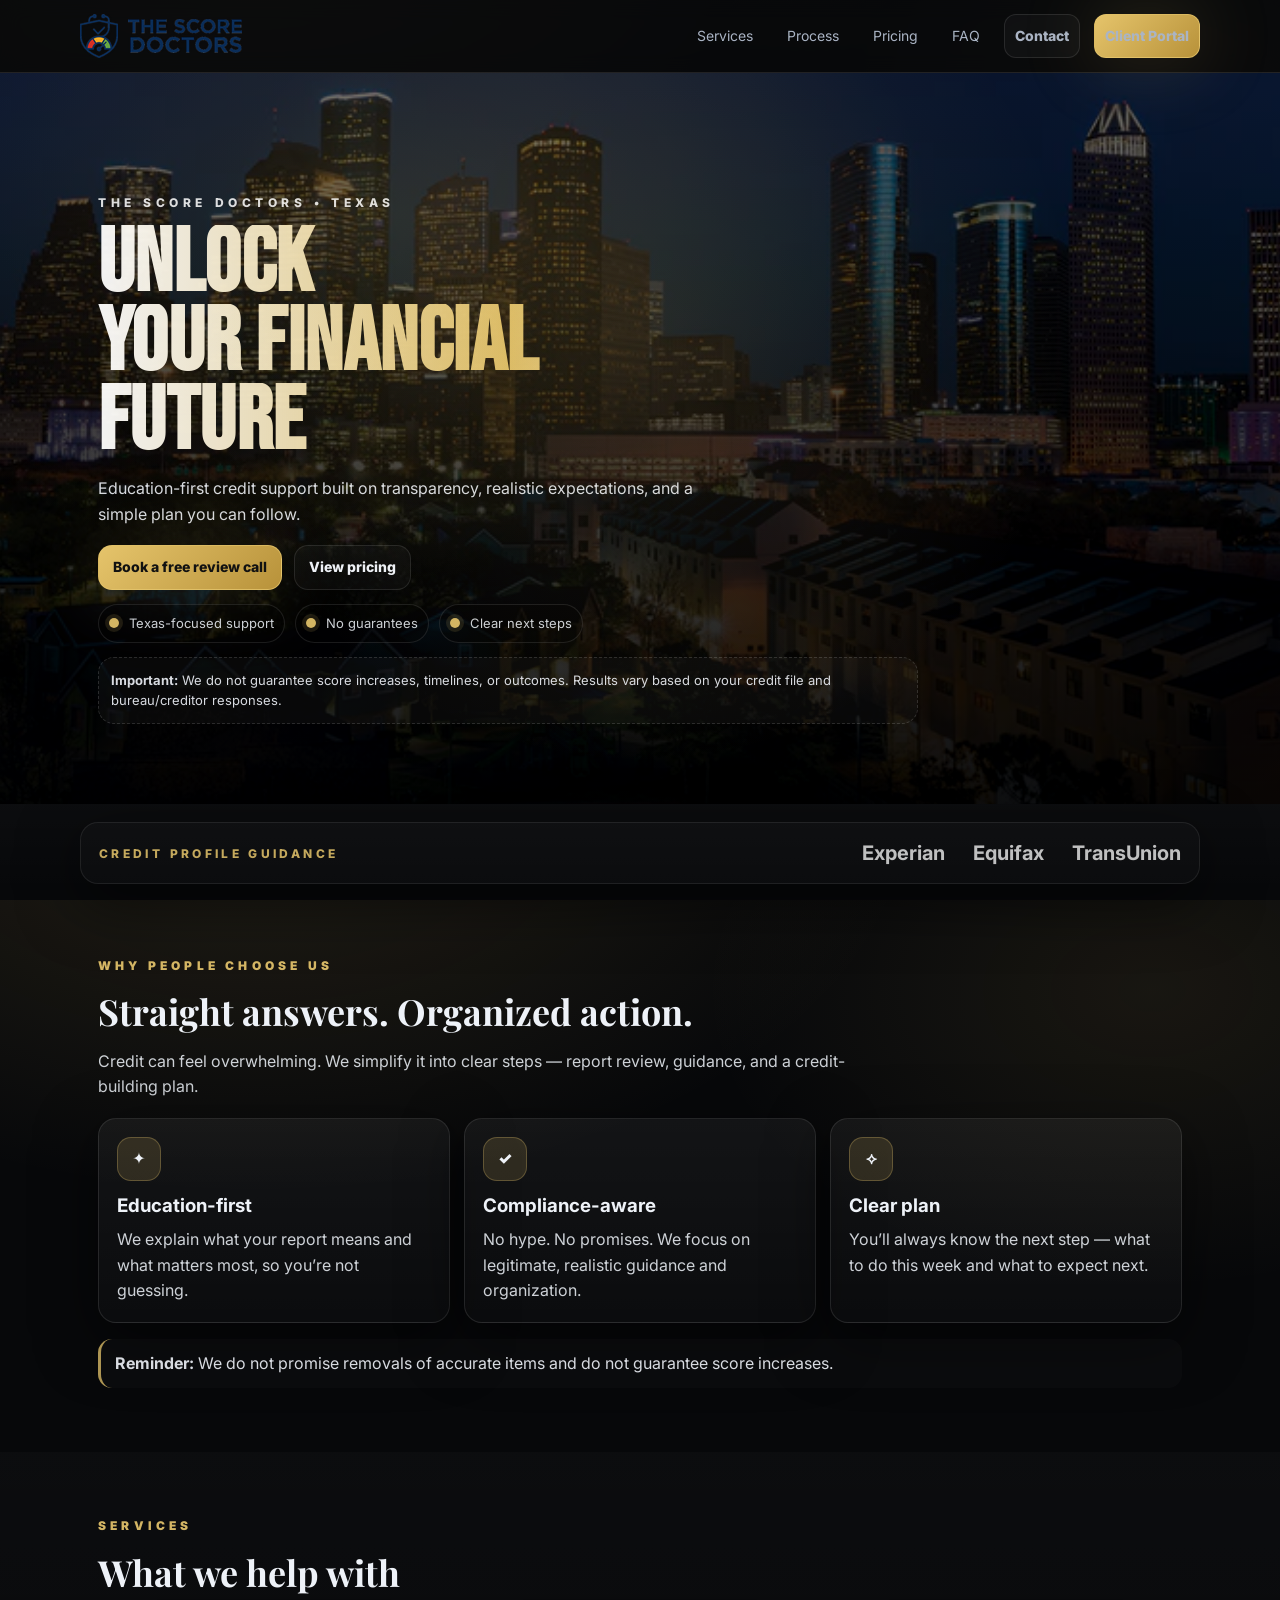
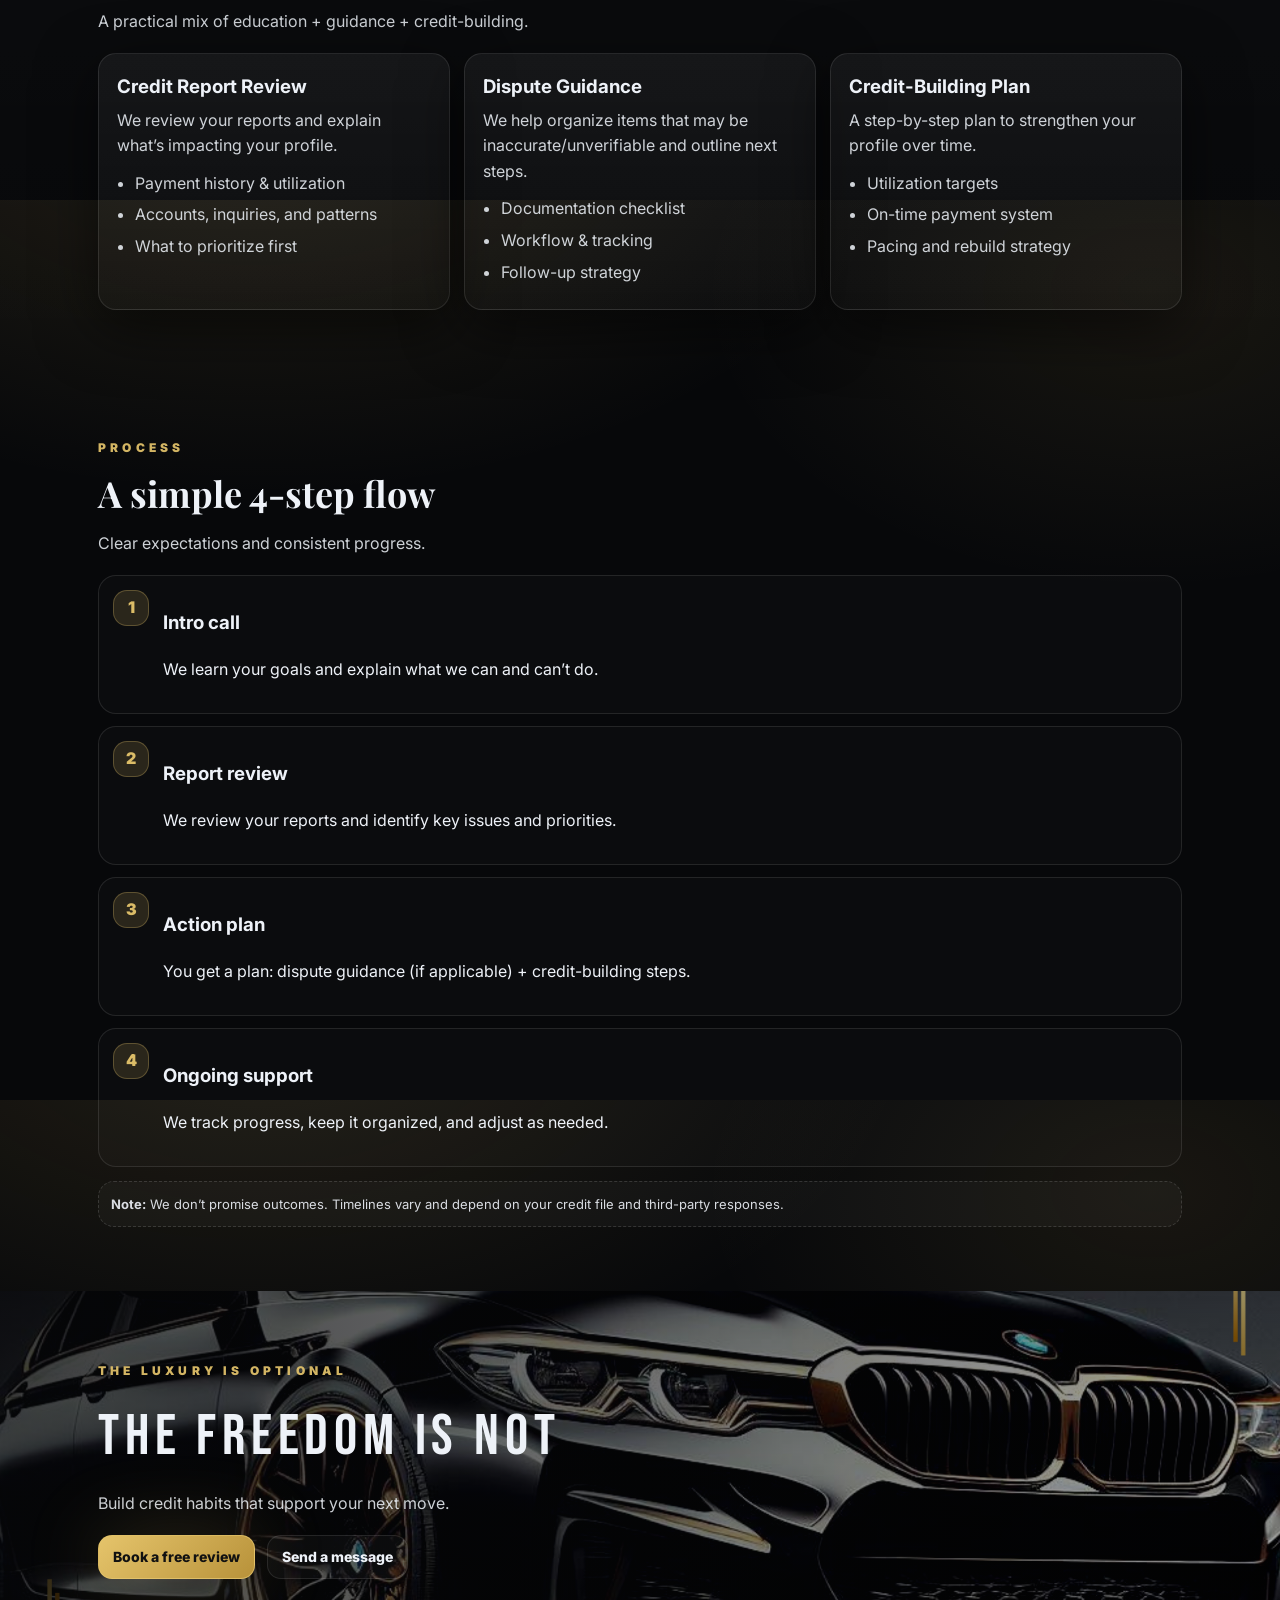
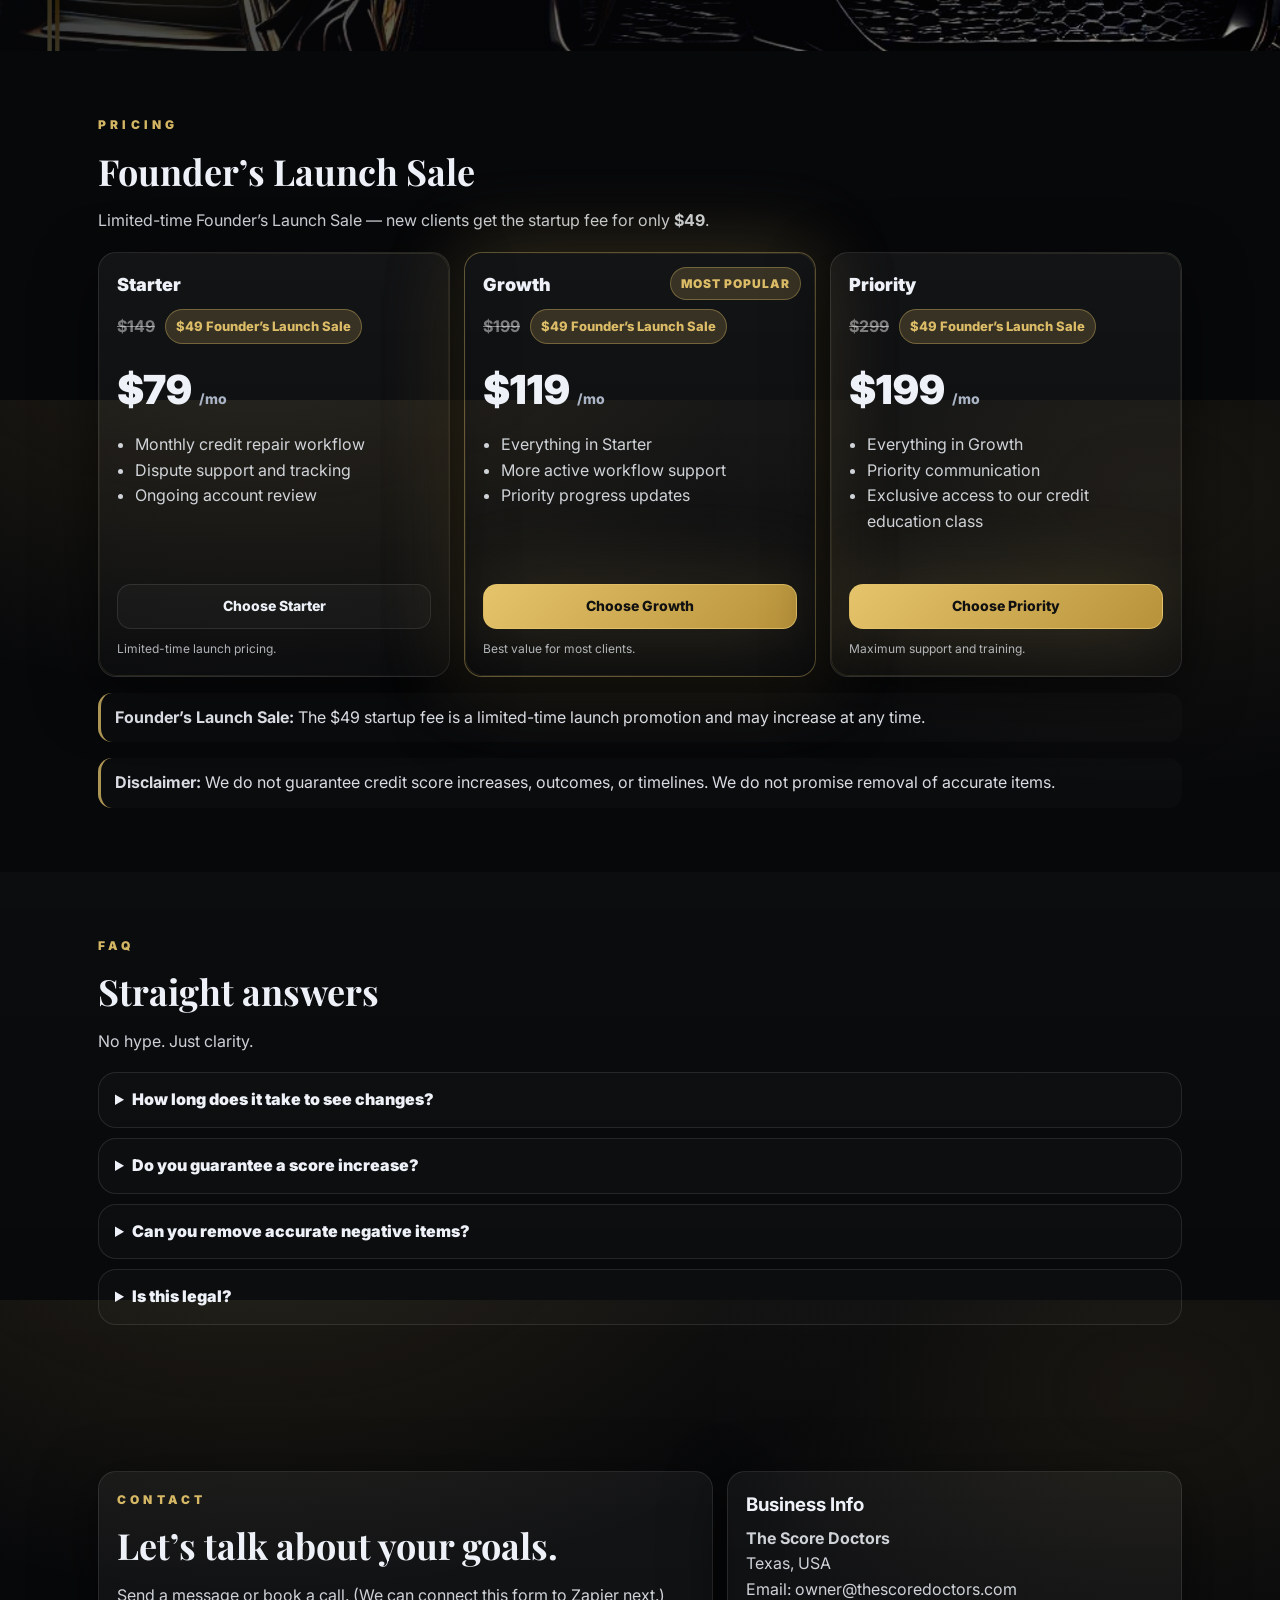
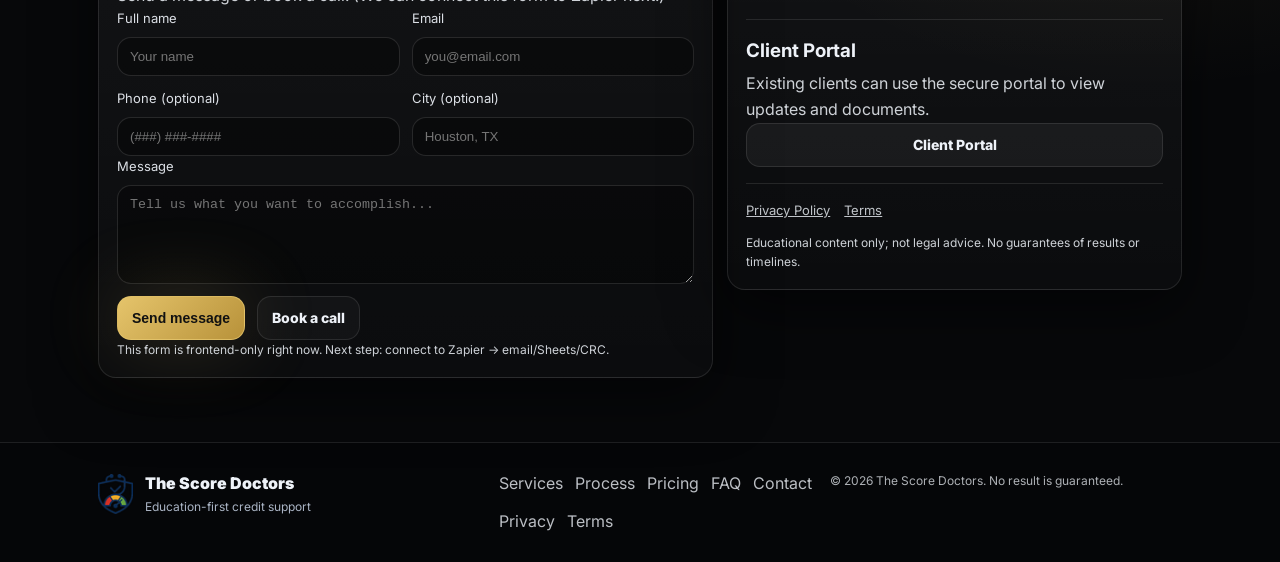
==== index.html @ 0937ca7d "Add files via upload" ====
<!doctype html>
<html lang="en">
<head>
  <meta charset="UTF-8" />
  <meta name="viewport" content="width=device-width, initial-scale=1" />
  <title>The Score Doctors | Credit Education • Texas</title>
  <meta name="description" content="Education-first credit support for Texans. Transparent guidance, realistic expectations, and a simple plan to improve credit habits over time." />

  <link rel="icon" type="image/png" href="./images/favicon-32.png" />

  <link rel="preconnect" href="https://fonts.googleapis.com">
  <link rel="preconnect" href="https://fonts.gstatic.com" crossorigin>
  <link href="https://fonts.googleapis.com/css2?family=Bebas+Neue&family=Inter:wght@300;400;600;700;800&family=Playfair+Display:wght@600;700&display=swap" rel="stylesheet">

  <link rel="stylesheet" href="./styles.css" />
</head>

<body>
  <header class="nav">
    <div class="container nav__inner">
      <a class="brand" href="#top" aria-label="The Score Doctors Home">
        <img class="brand__mark" src="./images/score-doctors-nav-mark-h44.png" alt="The Score Doctors" />
        <img class="brand__word" src="./images/score-doctors-nav-wordmark-h34.png" alt="The Score Doctors" />
      </a>

      <button class="nav__toggle" id="navToggle" aria-label="Toggle menu" aria-expanded="false">
        <span></span><span></span><span></span>
      </button>

      <nav class="nav__links" id="navLinks">
        <a href="#services">Services</a>
        <a href="#process">Process</a>
        <a href="#pricing">Pricing</a>
        <a href="#faq">FAQ</a>
        <a class="btn btn--ghost" href="#contact">Contact</a>
        <a class="btn btn--gold" href="#" id="crcLoginBtn" title="Access your secure Credit Repair Cloud client dashboard">Client Portal</a>
      </nav>
    </div>
  </header>

  <main id="top">
    <section class="hero">
      <div class="hero__bg" aria-hidden="true"></div>

      <div class="container hero__grid">
        <div class="hero__copy">
          <div class="kicker reveal revealDelay1">THE SCORE DOCTORS • TEXAS</div>

          <h1 class="headline reveal revealDelay2">
            <span class="headline__line">UNLOCK</span>
            <span class="headline__line">YOUR FINANCIAL</span>
            <span class="headline__line">FUTURE</span>
          </h1>

          <p class="subhead reveal revealDelay3">
            Education-first credit support built on transparency, realistic expectations, and a simple plan you can follow.
          </p>

          <div class="hero__cta reveal revealDelay3">
            <a class="btn btn--gold" href="#" id="bookCallBtnTop">Book a free review call</a>
            <a class="btn btn--ghost" href="#pricing">View pricing</a>
          </div>

          <div class="hero__trust reveal">
            <div class="pill"><span class="dot"></span> Texas-focused support</div>
            <div class="pill"><span class="dot"></span> No guarantees</div>
            <div class="pill"><span class="dot"></span> Clear next steps</div>
          </div>

          <div class="fineprint reveal">
            <strong>Important:</strong> We do not guarantee score increases, timelines, or outcomes. Results vary based on your credit file and bureau/creditor responses.
          </div>
        </div>
      </div>
    </section>

    <section class="trustBar">
      <div class="container trustBar__inner reveal">
        <div class="trustBar__label">CREDIT PROFILE GUIDANCE</div>
        <div class="trustBar__logos">
          <span>Experian</span>
          <span>Equifax</span>
          <span>TransUnion</span>
        </div>
      </div>
    </section>

    <section class="section">
      <div class="container">
        <div class="sectionHead reveal">
          <div class="sectionKicker">WHY PEOPLE CHOOSE US</div>
          <h2 class="sectionTitle">Straight answers. Organized action.</h2>
          <p class="sectionDesc">
            Credit can feel overwhelming. We simplify it into clear steps — report review, guidance, and a credit-building plan.
          </p>
        </div>

        <div class="grid3">
          <article class="card reveal revealDelay1">
            <div class="icon">✦</div>
            <h3>Education-first</h3>
            <p>We explain what your report means and what matters most, so you’re not guessing.</p>
          </article>

          <article class="card reveal revealDelay2">
            <div class="icon">✓</div>
            <h3>Compliance-aware</h3>
            <p>No hype. No promises. We focus on legitimate, realistic guidance and organization.</p>
          </article>

          <article class="card reveal revealDelay3">
            <div class="icon">⟡</div>
            <h3>Clear plan</h3>
            <p>You’ll always know the next step — what to do this week and what to expect next.</p>
          </article>
        </div>

        <div class="note reveal">
          <strong>Reminder:</strong> We do not promise removals of accurate items and do not guarantee score increases.
        </div>
      </div>
    </section>

    <section class="section section--alt" id="services">
      <div class="container">
        <div class="sectionHead reveal">
          <div class="sectionKicker">SERVICES</div>
          <h2 class="sectionTitle">What we help with</h2>
          <p class="sectionDesc">A practical mix of education + guidance + credit-building.</p>
        </div>

        <div class="grid3">
          <article class="card reveal revealDelay1">
            <h3>Credit Report Review</h3>
            <p>We review your reports and explain what’s impacting your profile.</p>
            <ul class="list">
              <li>Payment history & utilization</li>
              <li>Accounts, inquiries, and patterns</li>
              <li>What to prioritize first</li>
            </ul>
          </article>

          <article class="card reveal revealDelay2">
            <h3>Dispute Guidance</h3>
            <p>We help organize items that may be inaccurate/unverifiable and outline next steps.</p>
            <ul class="list">
              <li>Documentation checklist</li>
              <li>Workflow & tracking</li>
              <li>Follow-up strategy</li>
            </ul>
          </article>

          <article class="card reveal revealDelay3">
            <h3>Credit-Building Plan</h3>
            <p>A step-by-step plan to strengthen your profile over time.</p>
            <ul class="list">
              <li>Utilization targets</li>
              <li>On-time payment system</li>
              <li>Pacing and rebuild strategy</li>
            </ul>
          </article>
        </div>
      </div>
    </section>

    <section class="section" id="process">
      <div class="container">
        <div class="sectionHead reveal">
          <div class="sectionKicker">PROCESS</div>
          <h2 class="sectionTitle">A simple 4-step flow</h2>
          <p class="sectionDesc">Clear expectations and consistent progress.</p>
        </div>

        <div class="timeline">
          <div class="step reveal revealDelay1">
            <div class="step__num">1</div>
            <div>
              <h3>Intro call</h3>
              <p>We learn your goals and explain what we can and can’t do.</p>
            </div>
          </div>

          <div class="step reveal revealDelay2">
            <div class="step__num">2</div>
            <div>
              <h3>Report review</h3>
              <p>We review your reports and identify key issues and priorities.</p>
            </div>
          </div>

          <div class="step reveal revealDelay3">
            <div class="step__num">3</div>
            <div>
              <h3>Action plan</h3>
              <p>You get a plan: dispute guidance (if applicable) + credit-building steps.</p>
            </div>
          </div>

          <div class="step reveal">
            <div class="step__num">4</div>
            <div>
              <h3>Ongoing support</h3>
              <p>We track progress, keep it organized, and adjust as needed.</p>
            </div>
          </div>
        </div>

        <div class="fineprint reveal">
          <strong>Note:</strong> We don’t promise outcomes. Timelines vary and depend on your credit file and third-party responses.
        </div>
      </div>
    </section>

    <section class="luxBanner">
      <div class="luxBanner__bg" style="background-image:url('./images/template/6.png')"></div>
      <div class="luxBanner__overlay"></div>
      <div class="container luxBanner__content reveal">
        <div class="luxBanner__kicker">THE LUXURY IS OPTIONAL</div>
        <div class="luxBanner__headline">THE FREEDOM IS NOT</div>
        <div class="luxBanner__sub">Build credit habits that support your next move.</div>
        <div class="luxBanner__cta">
          <a class="btn btn--gold" href="#" id="bookCallBtnMid">Book a free review</a>
          <a class="btn btn--ghost" href="#contact">Send a message</a>
        </div>
      </div>
    </section>

    <section class="section" id="pricing">
      <div class="container">
        <div class="sectionHead reveal">
          <div class="sectionKicker">PRICING</div>
          <h2 class="sectionTitle">Founder’s Launch Sale</h2>
          <p class="sectionDesc">
            Limited-time Founder’s Launch Sale — new clients get the startup fee for only <strong>$49</strong>.
          </p>
        </div>

        <div class="priceGrid">
          <article class="priceCard reveal revealDelay1">
            <div class="priceName">Starter</div>

            <div class="startupRow">
              <span class="startupOld">$149</span>
              <span class="startupNew">$49 Founder’s Launch Sale</span>
            </div>

            <div class="priceAmt">$79 <span>/mo</span></div>

            <ul>
              <li>Monthly credit repair workflow</li>
              <li>Dispute support and tracking</li>
              <li>Ongoing account review</li>
            </ul>

            <a class="btn btn--ghost btn--full" href="#contact">Choose Starter</a>

            <div class="tinyMuted">Limited-time launch pricing.</div>
          </article>

          <article class="priceCard priceCard--featured reveal revealDelay2">
            <div class="priceBadge">MOST POPULAR</div>

            <div class="priceName">Growth</div>

            <div class="startupRow">
              <span class="startupOld">$199</span>
              <span class="startupNew">$49 Founder’s Launch Sale</span>
            </div>

            <div class="priceAmt">$119 <span>/mo</span></div>

            <ul>
              <li>Everything in Starter</li>
              <li>More active workflow support</li>
              <li>Priority progress updates</li>
            </ul>

            <a class="btn btn--gold btn--full" href="#contact">Choose Growth</a>

            <div class="tinyMuted">Best value for most clients.</div>
          </article>

          <article class="priceCard reveal revealDelay3">
            <div class="priceName">Priority</div>

            <div class="startupRow">
              <span class="startupOld">$299</span>
              <span class="startupNew">$49 Founder’s Launch Sale</span>
            </div>

            <div class="priceAmt">$199 <span>/mo</span></div>

            <ul>
              <li>Everything in Growth</li>
              <li>Priority communication</li>
              <li>Exclusive access to our credit education class</li>
            </ul>

            <a class="btn btn--gold btn--full" href="#contact">Choose Priority</a>

            <div class="tinyMuted">Maximum support and training.</div>
          </article>
        </div>

        <div class="note reveal">
          <strong>Founder’s Launch Sale:</strong> The $49 startup fee is a limited-time launch promotion and may increase at any time.
        </div>

        <div class="note reveal">
          <strong>Disclaimer:</strong> We do not guarantee credit score increases, outcomes, or timelines. We do not promise removal of accurate items.
        </div>
      </div>
    </section>

    <section class="section section--alt" id="faq">
      <div class="container">
        <div class="sectionHead reveal">
          <div class="sectionKicker">FAQ</div>
          <h2 class="sectionTitle">Straight answers</h2>
          <p class="sectionDesc">No hype. Just clarity.</p>
        </div>

        <div class="faq">
          <details class="faq__item reveal">
            <summary>How long does it take to see changes?</summary>
            <p>Every credit situation is different. Some people see movement in weeks; others take months. We focus on consistent actions and realistic expectations.</p>
          </details>

          <details class="faq__item reveal">
            <summary>Do you guarantee a score increase?</summary>
            <p>No. We do not guarantee score increases, outcomes, or specific timelines.</p>
          </details>

          <details class="faq__item reveal">
            <summary>Can you remove accurate negative items?</summary>
            <p>We do not remove accurate information. If something is inaccurate, incomplete, or unverifiable, we help you understand options and the dispute process.</p>
          </details>

          <details class="faq__item reveal">
            <summary>Is this legal?</summary>
            <p>Yes — when done correctly. We focus on education, transparency, and compliant practices.</p>
          </details>
        </div>
      </div>
    </section>

    <section class="section" id="contact">
      <div class="container contactGrid">
        <form class="card reveal" id="contactForm">
          <div class="sectionKicker">CONTACT</div>
          <h2 class="sectionTitle">Let’s talk about your goals.</h2>
          <p class="sectionDesc">Send a message or book a call. (We can connect this form to Zapier next.)</p>

          <div class="grid2">
            <label>
              Full name
              <input name="name" type="text" placeholder="Your name" required />
            </label>
            <label>
              Email
              <input name="email" type="email" placeholder="you@email.com" required />
            </label>
            <label>
              Phone (optional)
              <input name="phone" type="tel" placeholder="(###) ###-####" />
            </label>
            <label>
              City (optional)
              <input name="city" type="text" placeholder="Houston, TX" />
            </label>
          </div>

          <label>
            Message
            <textarea name="message" rows="5" placeholder="Tell us what you want to accomplish..." required></textarea>
          </label>

          <div class="formActions">
            <button class="btn btn--gold" type="submit">Send message</button>
            <a class="btn btn--ghost" href="#" id="bookCallBtnContact">Book a call</a>
          </div>

          <p class="tinyMuted" id="formNote">
            This form is frontend-only right now. Next step: connect to Zapier → email/Sheets/CRC.
          </p>
        </form>

        <aside class="card reveal">
          <h3>Business Info</h3>
          <p class="muted">
            <strong>The Score Doctors</strong><br />
            Texas, USA<br />
            Email: <a href="mailto:owner@thescoredoctors.com">owner@thescoredoctors.com</a>
          </p>

          <hr class="sep" />

          <h3>Client Portal</h3>
          <p class="muted">Existing clients can use the secure portal to view updates and documents.</p>
          <a class="btn btn--dark btn--full" href="#" id="crcLoginBtn2">Client Portal</a>

          <hr class="sep" />

          <div class="legalLinks">
            <a href="./privacy.html">Privacy Policy</a>
            <a href="./terms.html">Terms</a>
          </div>

          <p class="tinyMuted" style="margin-top:12px;">
            Educational content only; not legal advice. No guarantees of results or timelines.
          </p>
        </aside>
      </div>
    </section>

    <footer class="footer">
      <div class="container footer__grid">
        <div class="footerBrand">
          <img src="./images/score-doctors-nav-mark-h44.png" alt="The Score Doctors" />
          <div>
            <div class="footerName">The Score Doctors</div>
            <div class="footerTag">Education-first credit support</div>
          </div>
        </div>

        <div class="footerLinks">
          <a href="#services">Services</a>
          <a href="#process">Process</a>
          <a href="#pricing">Pricing</a>
          <a href="#faq">FAQ</a>
          <a href="#contact">Contact</a>
          <a href="./privacy.html">Privacy</a>
          <a href="./terms.html">Terms</a>
        </div>

        <div class="footerLegal">
          © <span id="year"></span> The Score Doctors. No result is guaranteed.
        </div>
      </div>
    </footer>
  </main>

  <script src="./script.js"></script>
</body>
</html>
---- styles.css ----
:root{
  --bg:#07080a;
  --text:#eef2f8;
  --muted:#aab4c4;

  --gold:#e5c46b;
  --gold2:#b8923a;

  --border:rgba(255,255,255,.10);
  --shadow: 0 18px 60px rgba(0,0,0,.55);
  --glow: 0 0 80px rgba(229,196,107,.22);

  --radius:18px;
}

*{box-sizing:border-box}
html,body{height:100%}
body{
  margin:0;
  font-family:Inter,system-ui,-apple-system,Segoe UI,Roboto,Arial,sans-serif;
  background:
    radial-gradient(1200px 700px at 20% -10%, rgba(229,196,107,.12), transparent 55%),
    radial-gradient(900px 600px at 90% 10%, rgba(229,196,107,.08), transparent 50%),
    var(--bg);
  color:var(--text);
  line-height:1.6;
}
a{color:inherit; text-decoration:none}
img{max-width:100%; display:block}
.container{max-width:1120px; margin:0 auto; padding:0 18px}

/* NAV */
.nav{
  position:sticky; top:0; z-index:60;
  backdrop-filter: blur(10px);
  background: rgba(7,8,10,.70);
  border-bottom:1px solid var(--border);
}
.nav__inner{
  display:flex; align-items:center; justify-content:space-between;
  padding:14px 0;
}
.brand{display:flex; align-items:center; gap:10px}
.brand__mark{height:44px; width:auto}
.brand__word{height:34px; width:auto}

.nav__links{display:flex; gap:14px; align-items:center}
.nav__links a{
  font-size:14px; color:var(--muted);
  padding:10px 10px; border-radius:12px;
}
.nav__links a:hover{color:var(--text); background:rgba(255,255,255,.05)}
.nav__toggle{
  display:none;
  width:44px;height:44px;border-radius:14px;
  border:1px solid var(--border);
  background:rgba(255,255,255,.04);
}
.nav__toggle span{
  display:block; height:2px; width:18px; margin:4px auto;
  background:var(--text); opacity:.9;
}

/* BUTTONS */
.btn{
  display:inline-flex; align-items:center; justify-content:center;
  border-radius:14px;
  padding:10px 14px;
  border:1px solid var(--border);
  font-weight:800;
  font-size:14px;
  transition: transform .12s ease, background .12s ease, box-shadow .12s ease, border-color .12s ease;
}
.btn:active{transform:translateY(1px)}
.btn--full{width:100%}

.btn--gold{
  background: linear-gradient(135deg, var(--gold), var(--gold2));
  color:#111;
  border-color: rgba(229,196,107,.75);
  box-shadow: var(--glow);
}
.btn--gold:hover{
  transform:translateY(-1px);
  box-shadow:0 0 90px rgba(229,196,107,.30);
}
.btn--ghost{background:rgba(255,255,255,.03)}
.btn--ghost:hover{background:rgba(255,255,255,.06)}
.btn--dark{background:rgba(255,255,255,.05)}
.btn--dark:hover{background:rgba(255,255,255,.08)}

/* HERO */
.hero{
  position:relative;
  padding:120px 0 80px;
  overflow:hidden;
}
.hero__bg{
  position:absolute;
  inset:0;
  background:
    radial-gradient(900px 600px at 30% 20%, rgba(229,196,107,.18), transparent 60%),
    linear-gradient(to bottom, rgba(7,8,10,.45), rgba(7,8,10,.92)),
    url('./images/houston.jpg') center/cover no-repeat;
  filter: contrast(1.08) brightness(.75);
  z-index:-1;
  transform: translateY(0) scale(1.02);
}
.hero::after{
  content:"";
  position:absolute;
  inset:0;
  background: radial-gradient(circle at 50% 35%, rgba(229,196,107,.10), transparent 55%);
  pointer-events:none;
}
.hero__grid{
  position:relative;
  display:flex;
  justify-content:flex-start;
  align-items:center;
}
.hero__copy{
  max-width:820px;
}
.kicker{
  letter-spacing:.38em;
  font-weight:800;
  color:rgba(255,255,255,.85);
  font-size:12px;
  margin-bottom:12px;
}
.headline{
  margin:0;
  line-height:.88;
  letter-spacing:.02em;
}
.headline__line{
  display:block;
  font-family:"Bebas Neue", sans-serif;
  font-size:90px;
  background: linear-gradient(90deg, rgba(255,255,255,.95), rgba(229,196,107,.95), rgba(255,255,255,.95));
  -webkit-background-clip:text;
  background-clip:text;
  color:transparent;
  position:relative;
}
.headline__line::after{
  content:"";
  position:absolute;
  inset:0;
  background: linear-gradient(120deg, transparent 0%, rgba(229,196,107,.35) 45%, transparent 70%);
  transform: translateX(-140%);
  animation: shimmer 4.8s ease-in-out infinite;
  mix-blend-mode: screen;
  pointer-events:none;
}
@keyframes shimmer{
  0%, 55% { transform: translateX(-140%); }
  75% { transform: translateX(140%); }
  100% { transform: translateX(140%); }
}
.subhead{
  color:rgba(238,242,248,.90);
  max-width:62ch;
  margin:14px 0 0;
}
.hero__cta{
  display:flex;
  gap:12px;
  flex-wrap:wrap;
  margin-top:18px;
}
.hero__trust{
  display:flex;
  gap:10px;
  flex-wrap:wrap;
  margin-top:14px;
}
.pill{
  display:flex;
  align-items:center;
  gap:10px;
  padding:8px 10px;
  border-radius:999px;
  background:rgba(0,0,0,.32);
  border:1px solid rgba(255,255,255,.10);
  color:rgba(238,242,248,.86);
  font-size:13px;
}
.dot{
  width:10px;
  height:10px;
  border-radius:999px;
  background:rgba(229,196,107,.92);
  box-shadow:0 0 0 4px rgba(229,196,107,.12);
}
.fineprint{
  margin-top:14px;
  padding:12px 12px;
  border-radius:16px;
  border:1px dashed rgba(255,255,255,.14);
  background: rgba(255,255,255,.03);
  font-size:13px;
  color:rgba(238,242,248,.90);
}

/* TRUST BAR */
.trustBar{
  padding:18px 0 8px;
  background: linear-gradient(to bottom, rgba(255,255,255,.02), rgba(255,255,255,0));
}
.trustBar__inner{
  display:flex;
  justify-content:space-between;
  align-items:center;
  gap:16px;
  padding:14px 18px;
  border:1px solid rgba(255,255,255,.08);
  border-radius:18px;
  background: rgba(255,255,255,.02);
  box-shadow: var(--shadow);
}
.trustBar__label{
  font-size:12px;
  letter-spacing:.28em;
  font-weight:800;
  color: rgba(229,196,107,.85);
}
.trustBar__logos{
  display:flex;
  gap:28px;
  flex-wrap:wrap;
  align-items:center;
}
.trustBar__logos span{
  font-size:20px;
  font-weight:700;
  color: rgba(255,255,255,.82);
  opacity:.9;
}

/* SECTIONS */
.section{padding:64px 0}
.section--alt{
  background: linear-gradient(to bottom, rgba(255,255,255,.02), rgba(255,255,255,0));
}
.sectionHead{
  max-width:780px;
  margin-bottom:18px;
}
.sectionKicker{
  font-weight:900;
  letter-spacing:.35em;
  color:rgba(229,196,107,.92);
  font-size:12px;
}
.sectionTitle{
  margin:8px 0 8px;
  font-family:"Playfair Display", serif;
  font-size:36px;
}
.sectionDesc{
  margin:0;
  color:rgba(238,242,248,.86);
}

.grid3{
  margin-top:18px;
  display:grid;
  grid-template-columns: repeat(3, 1fr);
  gap:14px;
}
.card{
  border-radius: var(--radius);
  background: linear-gradient(180deg, rgba(255,255,255,.05), rgba(255,255,255,.02));
  border:1px solid var(--border);
  box-shadow: var(--shadow);
  padding:18px;
}
.icon{
  width:44px;
  height:44px;
  border-radius:14px;
  display:grid;
  place-items:center;
  background: rgba(229,196,107,.14);
  border:1px solid rgba(229,196,107,.28);
  margin-bottom:10px;
  font-weight:900;
}
.card h3{margin:0 0 6px}
.card p{
  margin:0;
  color:rgba(238,242,248,.86);
}
.list{
  margin:12px 0 0;
  padding-left:18px;
  color:rgba(238,242,248,.86);
}
.list li{margin:6px 0}

.note{
  margin-top:16px;
  border-left:3px solid rgba(229,196,107,.75);
  background: rgba(255,255,255,.02);
  padding:12px 14px;
  border-radius:14px;
  color:rgba(238,242,248,.90);
}

/* TIMELINE */
.timeline{
  margin-top:18px;
  display:grid;
  gap:12px;
}
.step{
  display:flex;
  gap:14px;
  align-items:flex-start;
  padding:14px;
  border-radius: var(--radius);
  border:1px solid var(--border);
  background: rgba(255,255,255,.02);
}
.step__num{
  width:36px;
  height:36px;
  border-radius:14px;
  display:grid;
  place-items:center;
  background: rgba(229,196,107,.14);
  border:1px solid rgba(229,196,107,.28);
  color:rgba(229,196,107,.95);
  font-weight:900;
}

/* BMW BANNER */
.luxBanner{
  position:relative;
  min-height:360px;
  overflow:hidden;
}
.luxBanner__bg{
  position:absolute;
  inset:0;
  background-size:cover;
  background-position:center;
  filter: contrast(1.08) brightness(.85);
  transform: scale(1.02);
}
.luxBanner__overlay{
  position:absolute;
  inset:0;
  background: linear-gradient(to right, rgba(7,8,10,.75), rgba(7,8,10,.25));
}
.luxBanner__content{
  position:relative;
  z-index:2;
  padding:70px 18px;
}
.luxBanner__kicker{
  font-weight:900;
  letter-spacing:.35em;
  font-size:12px;
  color:rgba(229,196,107,.92);
}
.luxBanner__headline{
  font-family:"Bebas Neue", sans-serif;
  font-size:58px;
  letter-spacing:.10em;
  margin-top:10px;
}
.luxBanner__sub{
  color:rgba(238,242,248,.86);
  margin-top:8px;
  max-width:60ch;
}
.luxBanner__cta{
  display:flex;
  gap:12px;
  flex-wrap:wrap;
  margin-top:18px;
}

/* PRICING */
.priceGrid{
  margin-top:18px;
  display:grid;
  grid-template-columns: repeat(3, 1fr);
  gap:14px;
}
.priceCard{
  position:relative;
  overflow:hidden;
  display:flex;
  flex-direction:column;
  border-radius: var(--radius);
  background: linear-gradient(180deg, rgba(255,255,255,.05), rgba(255,255,255,.02));
  border:1px solid var(--border);
  box-shadow: var(--shadow);
  padding:18px;
  transition: transform .25s ease, box-shadow .25s ease, border-color .25s ease;
}
.priceCard::before{
  content:"";
  position:absolute;
  inset:0;
  border-radius:inherit;
  padding:1px;
  background: linear-gradient(
    120deg,
    rgba(229,196,107,.0),
    rgba(229,196,107,.4),
    rgba(229,196,107,.0)
  );
  -webkit-mask:
    linear-gradient(#000 0 0) content-box,
    linear-gradient(#000 0 0);
  -webkit-mask-composite: xor;
  mask-composite: exclude;
  opacity:.35;
  pointer-events:none;
}
.priceCard:hover{
  transform: translateY(-6px);
  box-shadow:
    0 30px 80px rgba(0,0,0,.6),
    0 0 60px rgba(229,196,107,.18);
  border-color: rgba(229,196,107,.35);
}
.priceCard--featured{
  border-color: rgba(229,196,107,.38);
  box-shadow:
    0 25px 70px rgba(0,0,0,.65),
    0 0 80px rgba(229,196,107,.25);
}
.priceBadge{
  position:absolute;
  right:14px;
  top:14px;
  background: rgba(229,196,107,.18);
  border:1px solid rgba(229,196,107,.35);
  color: rgba(229,196,107,.95);
  padding:6px 10px;
  border-radius:999px;
  font-size:12px;
  font-weight:900;
  letter-spacing:.08em;
}
.priceName{
  font-weight:900;
  font-size:18px;
}
.startupRow{
  margin-top:10px;
  margin-bottom:6px;
  display:flex;
  align-items:center;
  gap:10px;
  flex-wrap:wrap;
}
.startupOld{
  text-decoration: line-through;
  color: rgba(255,255,255,.45);
  font-weight:700;
}
.startupNew{
  background: rgba(229,196,107,.18);
  border:1px solid rgba(229,196,107,.35);
  color: rgba(229,196,107,.95);
  padding:6px 10px;
  border-radius:999px;
  font-weight:800;
  font-size:13px;
}
.priceAmt{
  font-weight:900;
  font-size:40px;
  margin:8px 0 10px;
}
.priceAmt span{
  font-size:14px;
  color:var(--muted);
  font-weight:800;
}
.priceCard ul{
  margin:0 0 12px;
  padding-left:18px;
  color:rgba(238,242,248,.86);
  flex-grow:1;
  min-height:140px;
}
.priceCard .btn{
  margin-top:auto;
}
.priceCard .tinyMuted{
  margin-top:10px;
}
.tinyMuted{
  font-size:12px;
  color:rgba(238,242,248,.72);
}

/* FAQ */
.faq{
  margin-top:18px;
  display:grid;
  gap:10px;
}
.faq__item{
  border:1px solid var(--border);
  border-radius: var(--radius);
  padding:14px 16px;
  background: rgba(255,255,255,.02);
}
.faq__item summary{
  cursor:pointer;
  font-weight:900;
}
.faq__item p{
  margin:10px 0 0;
  color:rgba(238,242,248,.86);
}

/* CONTACT */
.contactGrid{
  display:grid;
  grid-template-columns: 1.15fr .85fr;
  gap:14px;
  align-items:start;
  margin-top:18px;
}
.grid2{
  display:grid;
  grid-template-columns: 1fr 1fr;
  gap:12px;
}
label{
  display:flex;
  flex-direction:column;
  gap:8px;
  font-size:13px;
  color:rgba(238,242,248,.92);
}
input, textarea{
  width:100%;
  border-radius:14px;
  border:1px solid rgba(255,255,255,.12);
  background: rgba(0,0,0,.35);
  color: var(--text);
  padding:11px 12px;
  outline:none;
}
input:focus, textarea:focus{
  border-color: rgba(229,196,107,.55);
}
.formActions{
  display:flex;
  gap:12px;
  flex-wrap:wrap;
  margin-top:12px;
}
.sep{
  border:none;
  border-top:1px solid rgba(255,255,255,.10);
  margin:16px 0;
}
.muted{color:var(--muted)}
.legalLinks{
  display:flex;
  gap:14px;
  flex-wrap:wrap;
}
.legalLinks a{
  font-size:13px;
  color:rgba(238,242,248,.80);
  text-decoration:underline;
}
.legalLinks a:hover{color:rgba(238,242,248,1)}

/* FOOTER */
.footer{
  padding:28px 0;
  border-top:1px solid rgba(255,255,255,.10);
  background: rgba(0,0,0,.25);
}
.footer__grid{
  display:grid;
  grid-template-columns: 1.1fr .9fr 1fr;
  gap:14px;
  align-items:start;
}
.footerBrand{
  display:flex;
  gap:12px;
  align-items:center;
}
.footerBrand img{
  height:40px;
  width:auto;
}
.footerName{font-weight:900}
.footerTag{
  font-size:12px;
  color:var(--muted);
}
.footerLinks{
  display:flex;
  gap:12px;
  flex-wrap:wrap;
}
.footerLinks a{color:rgba(238,242,248,.78)}
.footerLinks a:hover{color:rgba(238,242,248,1)}
.footerLegal{
  font-size:12px;
  color:rgba(238,242,248,.72);
}

/* REVEALS */
.reveal{
  opacity:0;
  transform: translateY(14px);
  transition: opacity .7s ease, transform .7s ease;
}
.reveal.show{
  opacity:1;
  transform: translateY(0);
}
.revealDelay1{transition-delay:.08s}
.revealDelay2{transition-delay:.16s}
.revealDelay3{transition-delay:.24s}

/* RESPONSIVE */
@media (max-width: 980px){
  .headline__line{font-size:72px}
  .grid3{grid-template-columns:1fr}
  .priceGrid{grid-template-columns:1fr}
  .contactGrid{grid-template-columns:1fr}
  .footer__grid{grid-template-columns:1fr}
}
@media (max-width: 760px){
  .nav__toggle{display:block}
  .nav__links{
    position:absolute;
    right:18px;
    top:64px;
    flex-direction:column;
    width:min(340px, calc(100vw - 36px));
    padding:12px;
    border-radius:18px;
    border:1px solid rgba(255,255,255,.12);
    background: rgba(7,8,10,.92);
    box-shadow: var(--shadow);
    display:none;
  }
  .nav__links.open{display:flex}
  .brand__word{display:none}
  .grid2{grid-template-columns:1fr}

  .trustBar__inner{
    flex-direction:column;
    align-items:flex-start;
  }
  .trustBar__logos{gap:18px}
  .trustBar__logos span{font-size:18px}
}
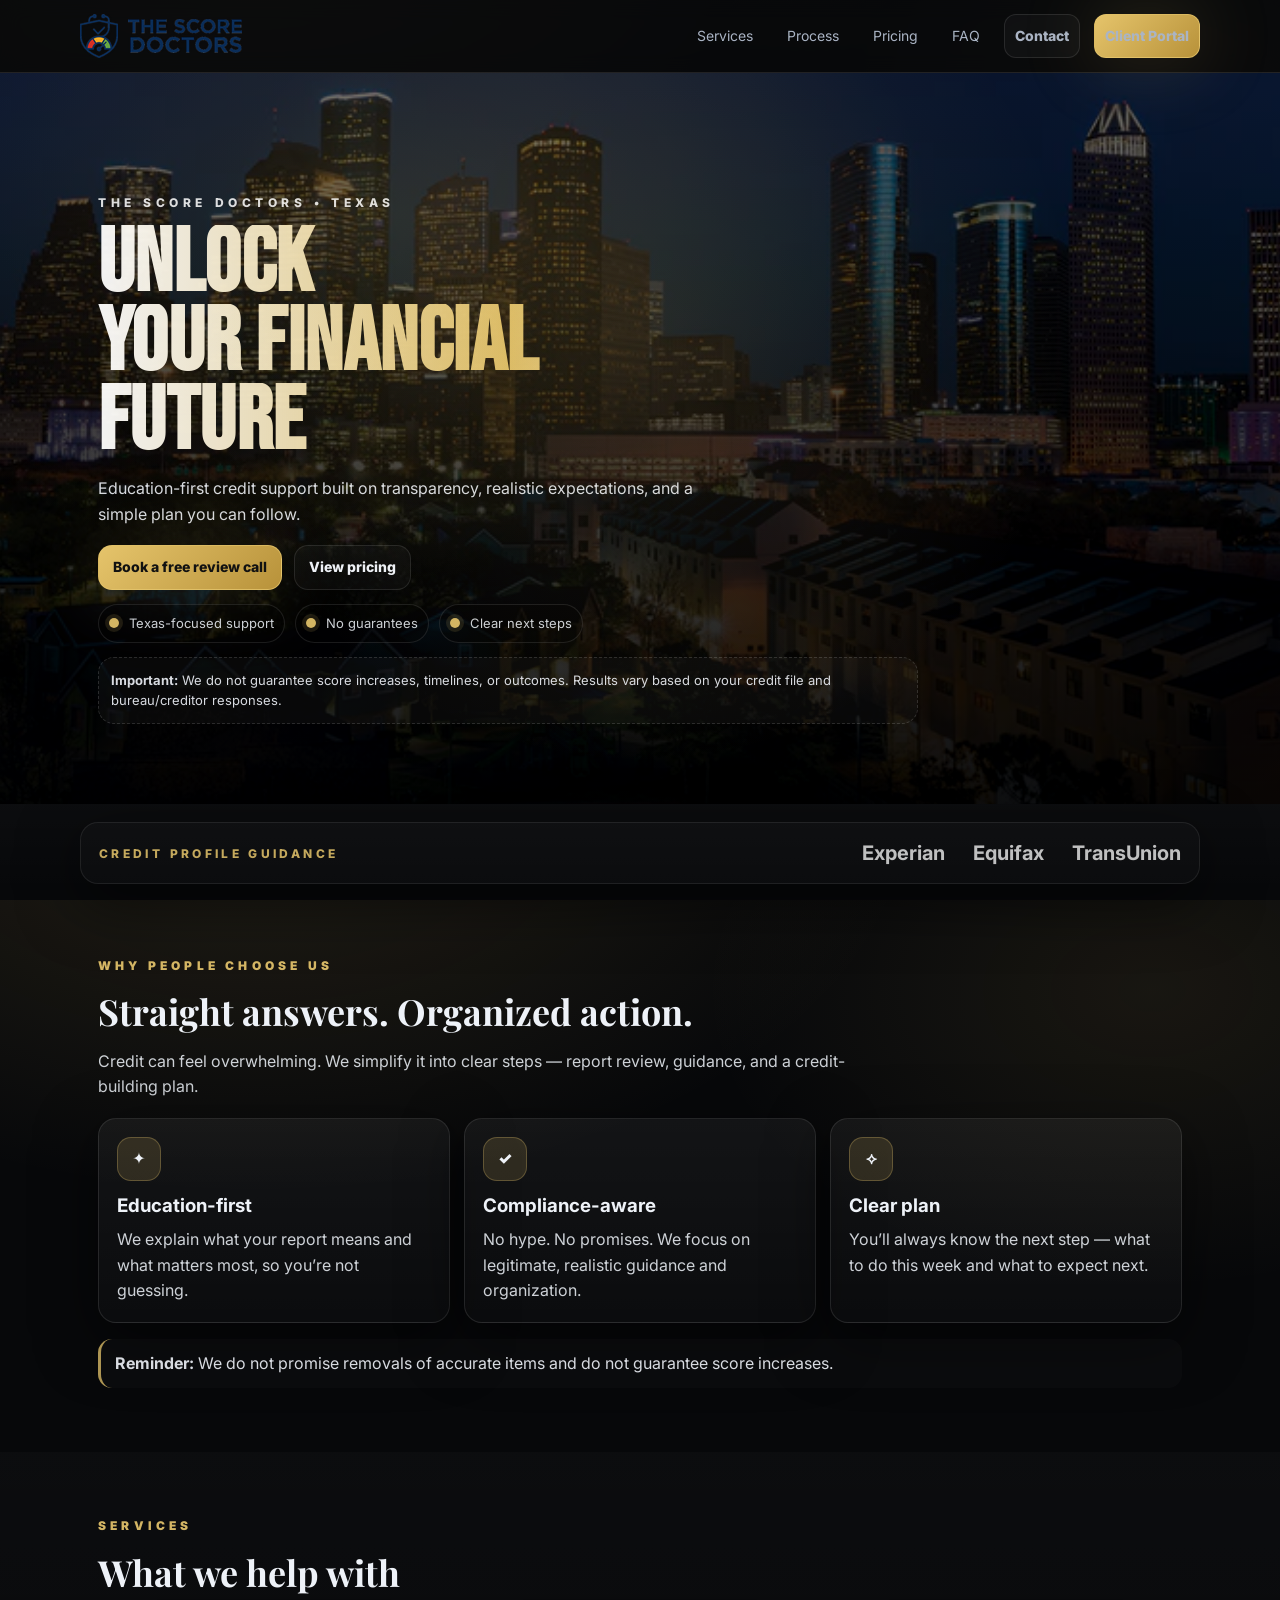
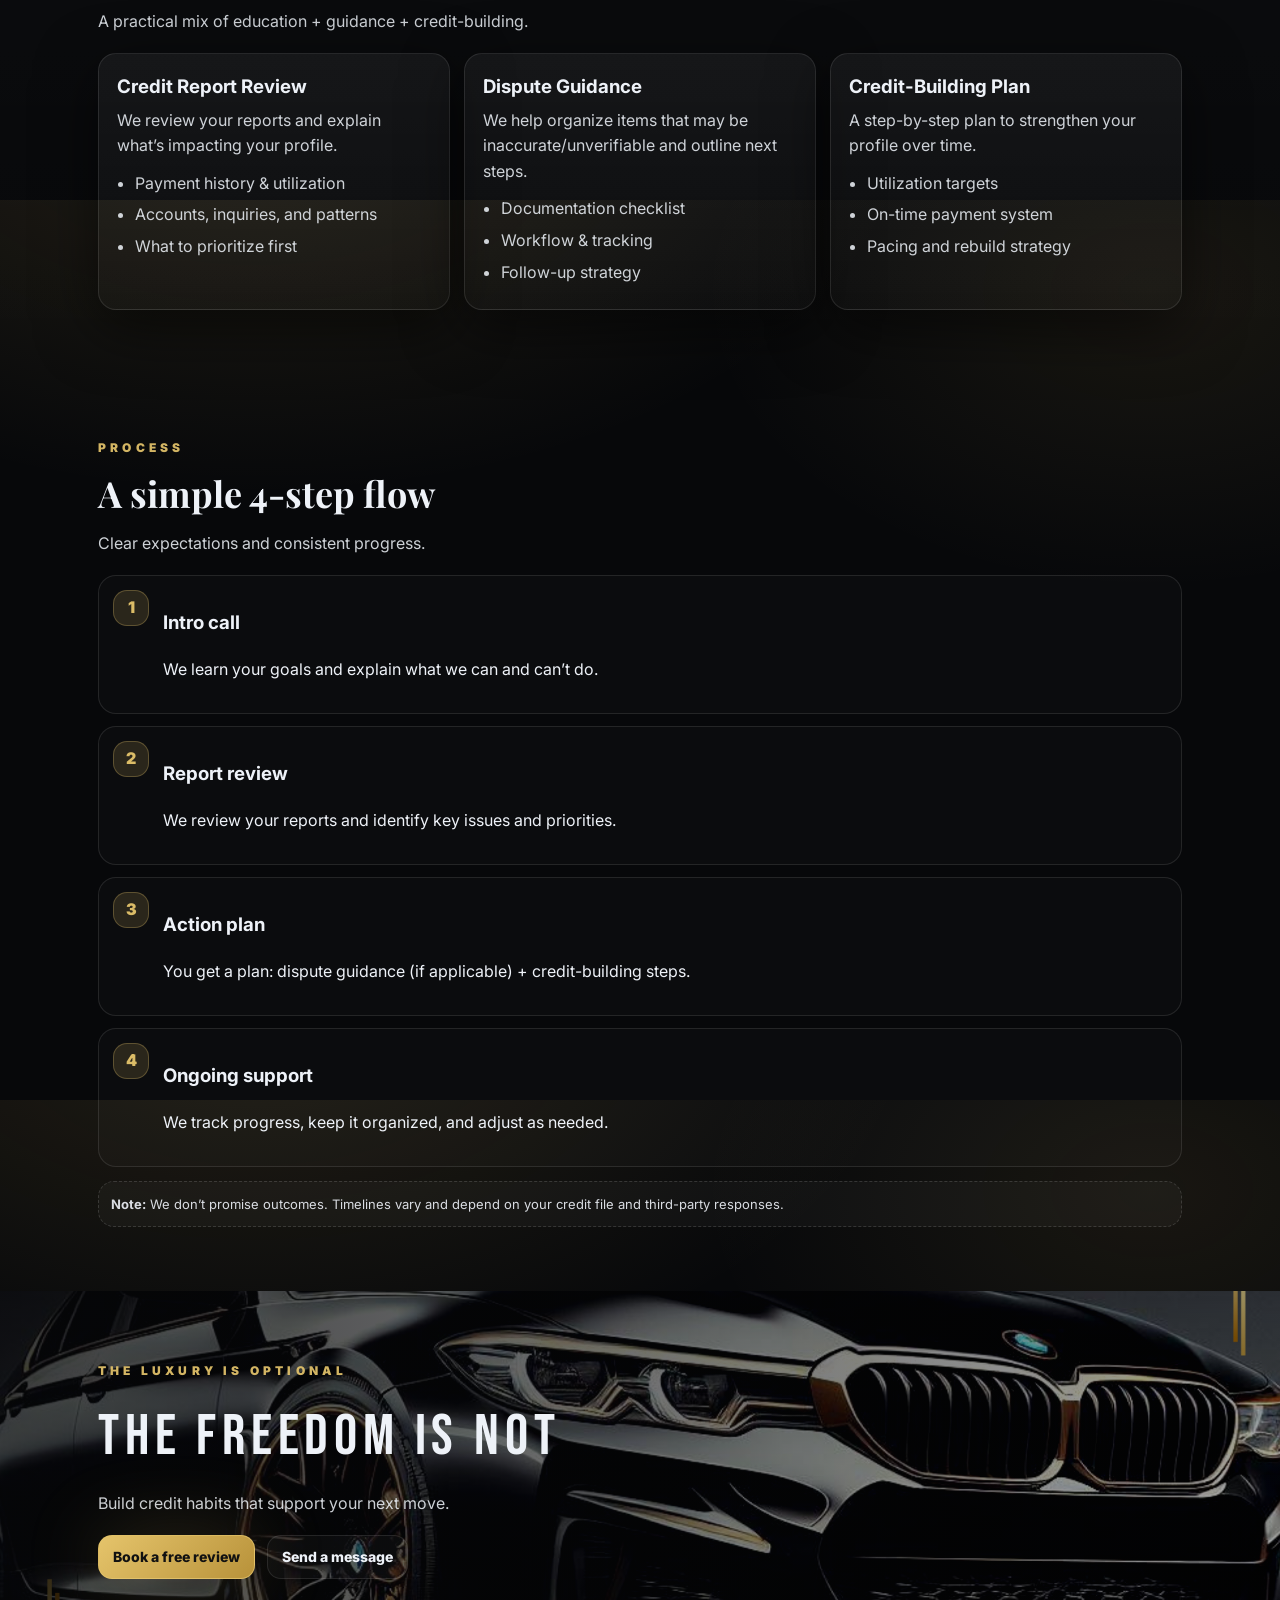
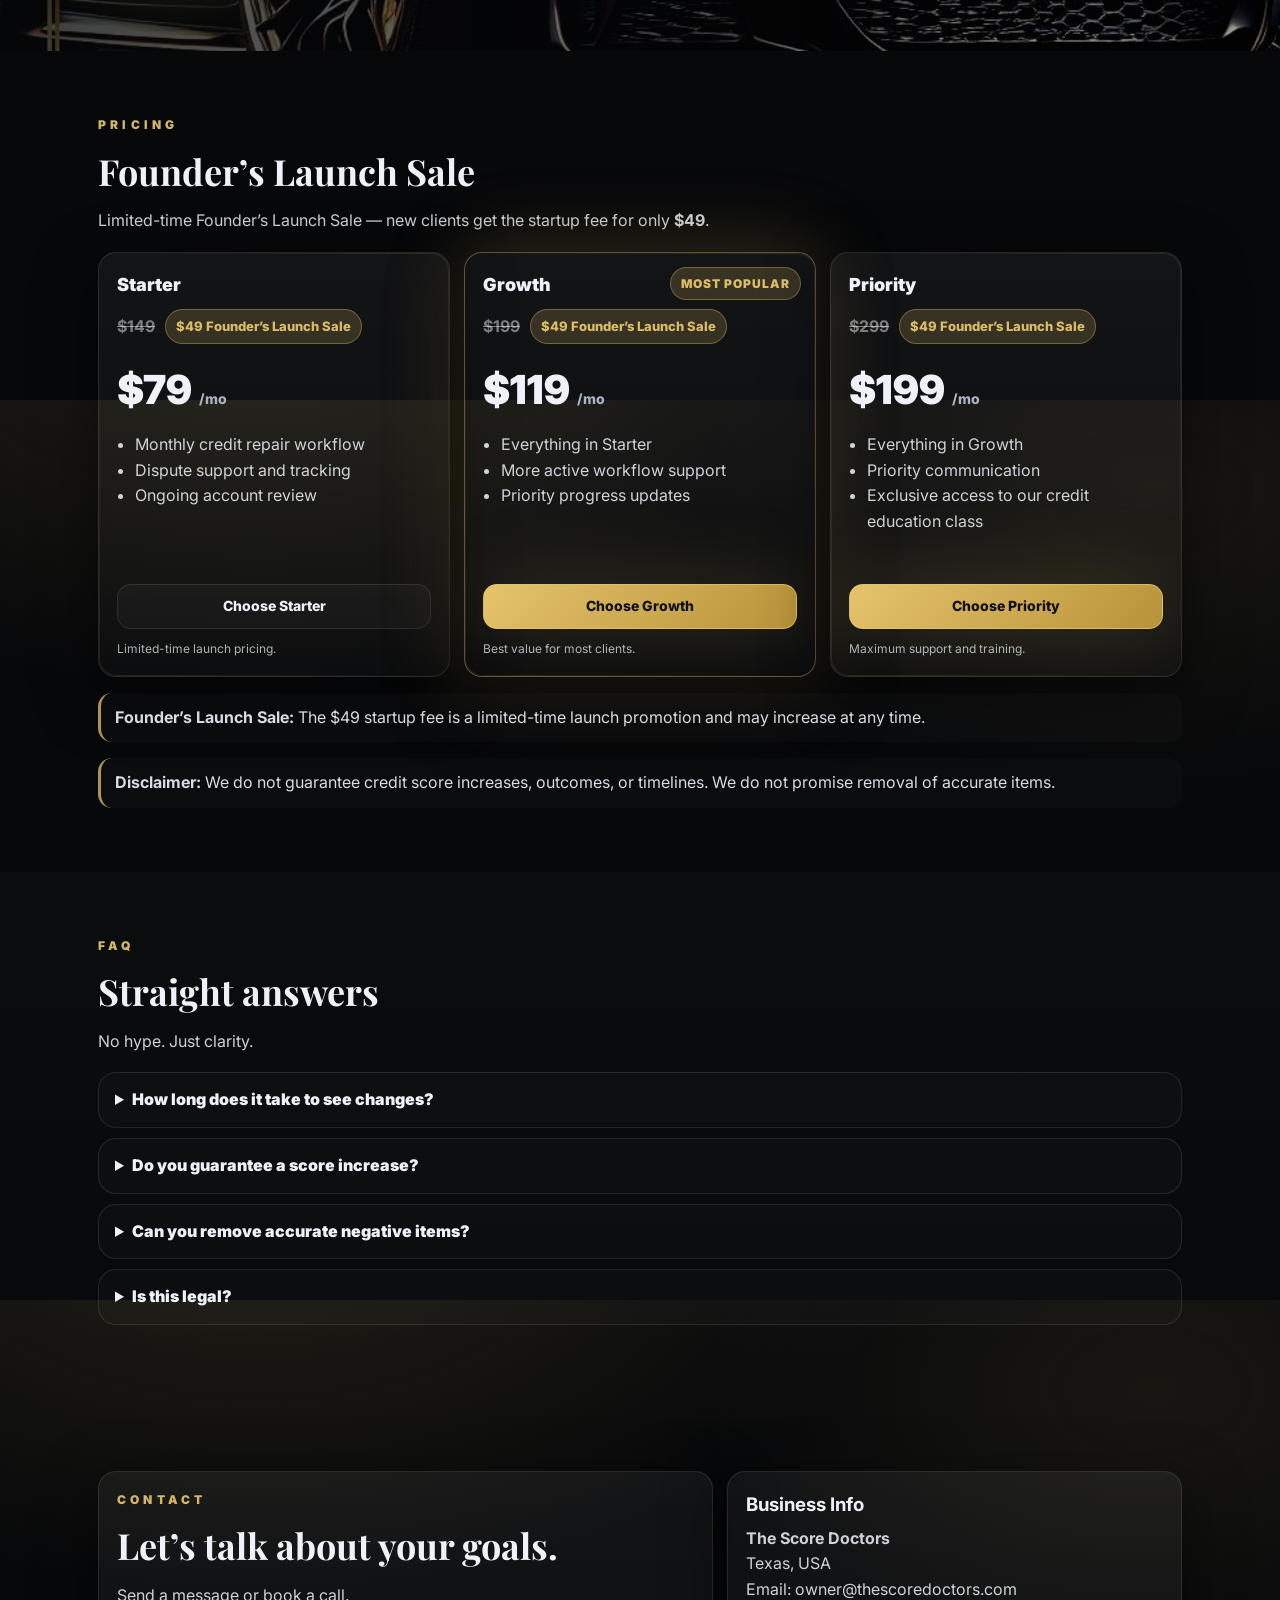
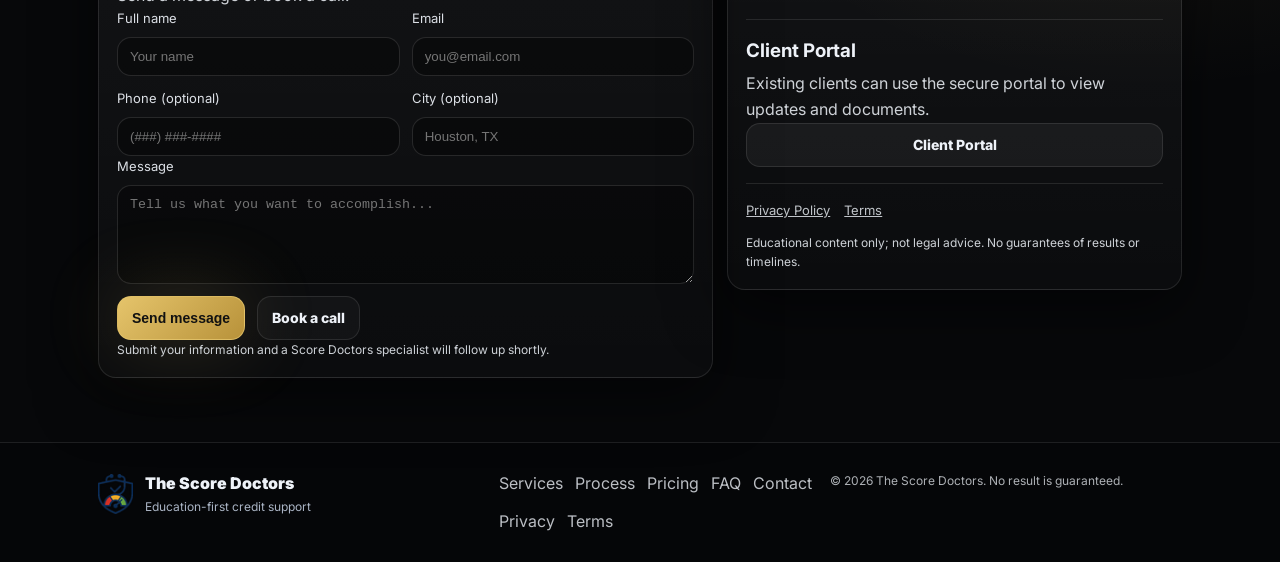
==== commit 08fef079: "Update index.html updating" ====
--- a/index.html
+++ b/index.html
@@ -349,7 +349,7 @@
         <form class="card reveal" id="contactForm">
           <div class="sectionKicker">CONTACT</div>
           <h2 class="sectionTitle">Let’s talk about your goals.</h2>
-          <p class="sectionDesc">Send a message or book a call. (We can connect this form to Zapier next.)</p>
+          <p class="sectionDesc">Send a message or book a call.</p>
 
           <div class="grid2">
             <label>
@@ -381,7 +381,7 @@
           </div>
 
           <p class="tinyMuted" id="formNote">
-            This form is frontend-only right now. Next step: connect to Zapier → email/Sheets/CRC.
+          Submit your information and a Score Doctors specialist will follow up shortly.
           </p>
         </form>
 
@@ -442,4 +442,4 @@
 
   <script src="./script.js"></script>
 </body>
-</html>+</html>
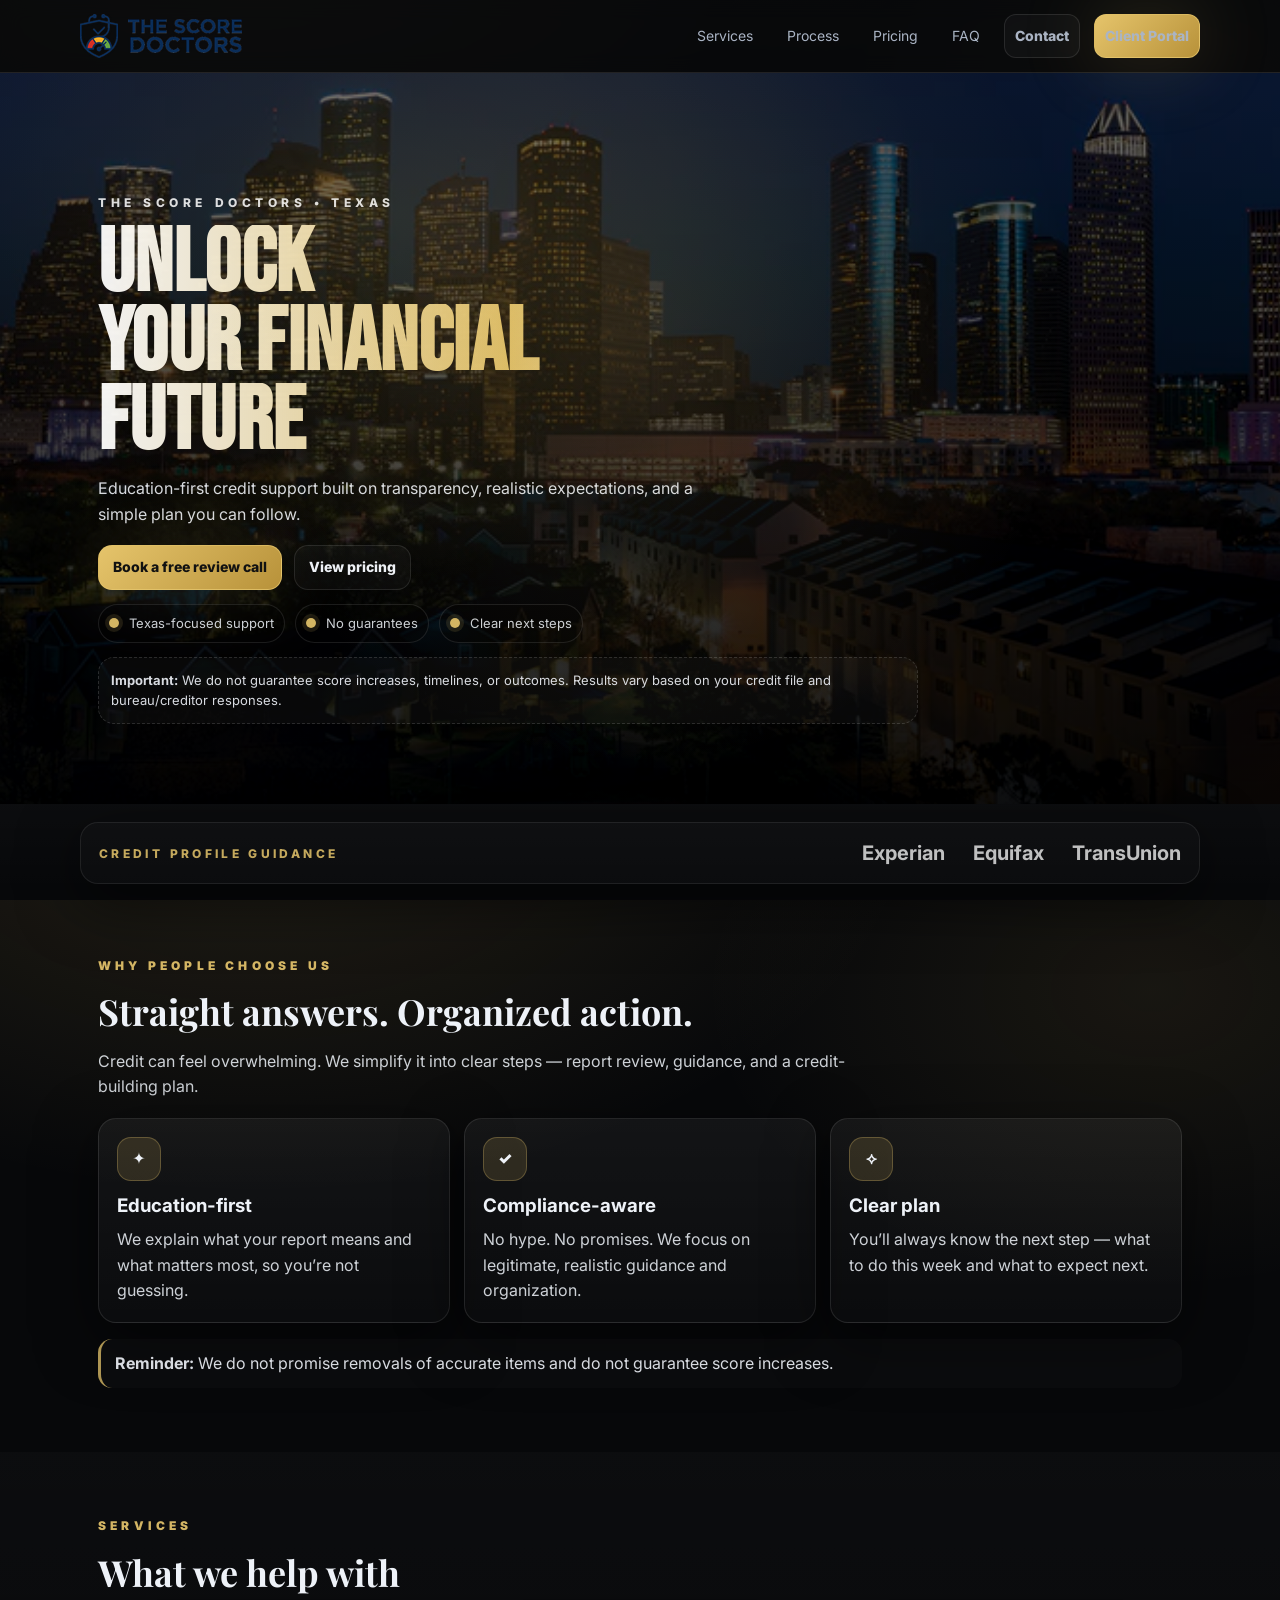
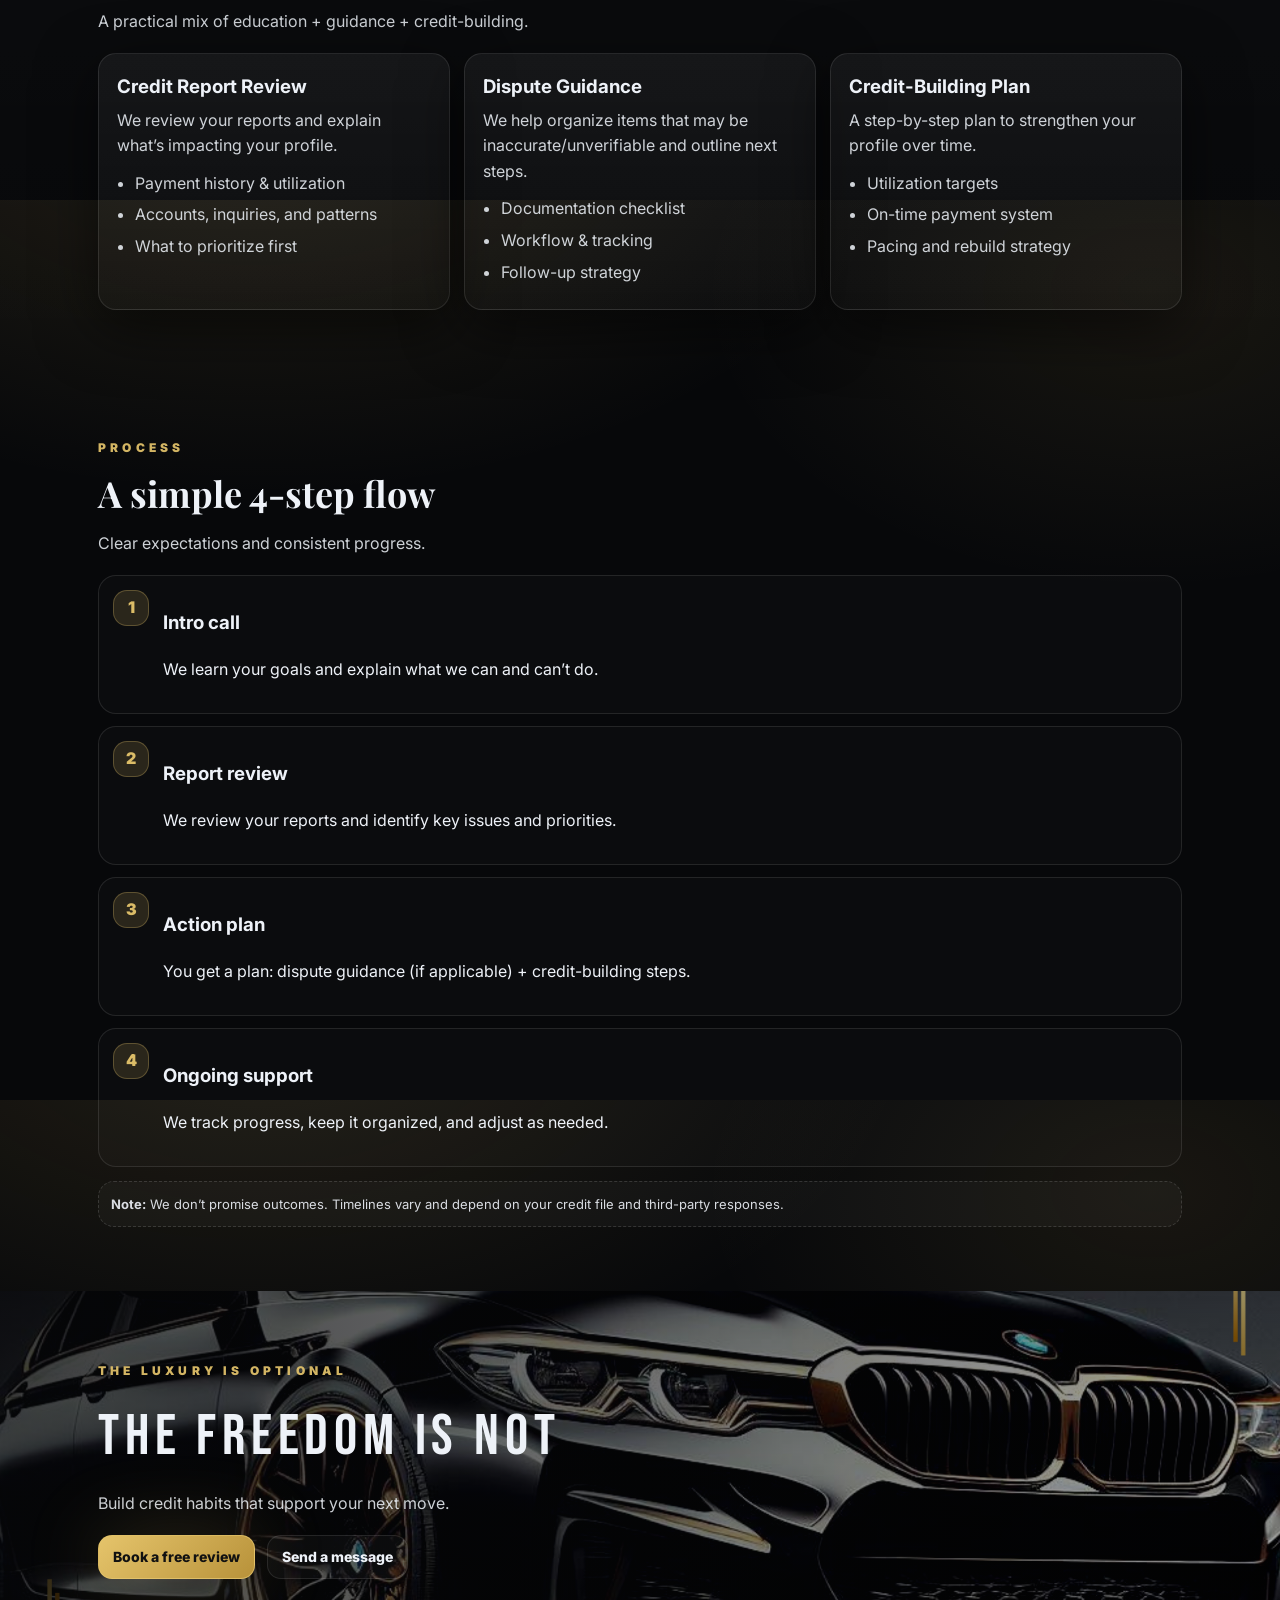
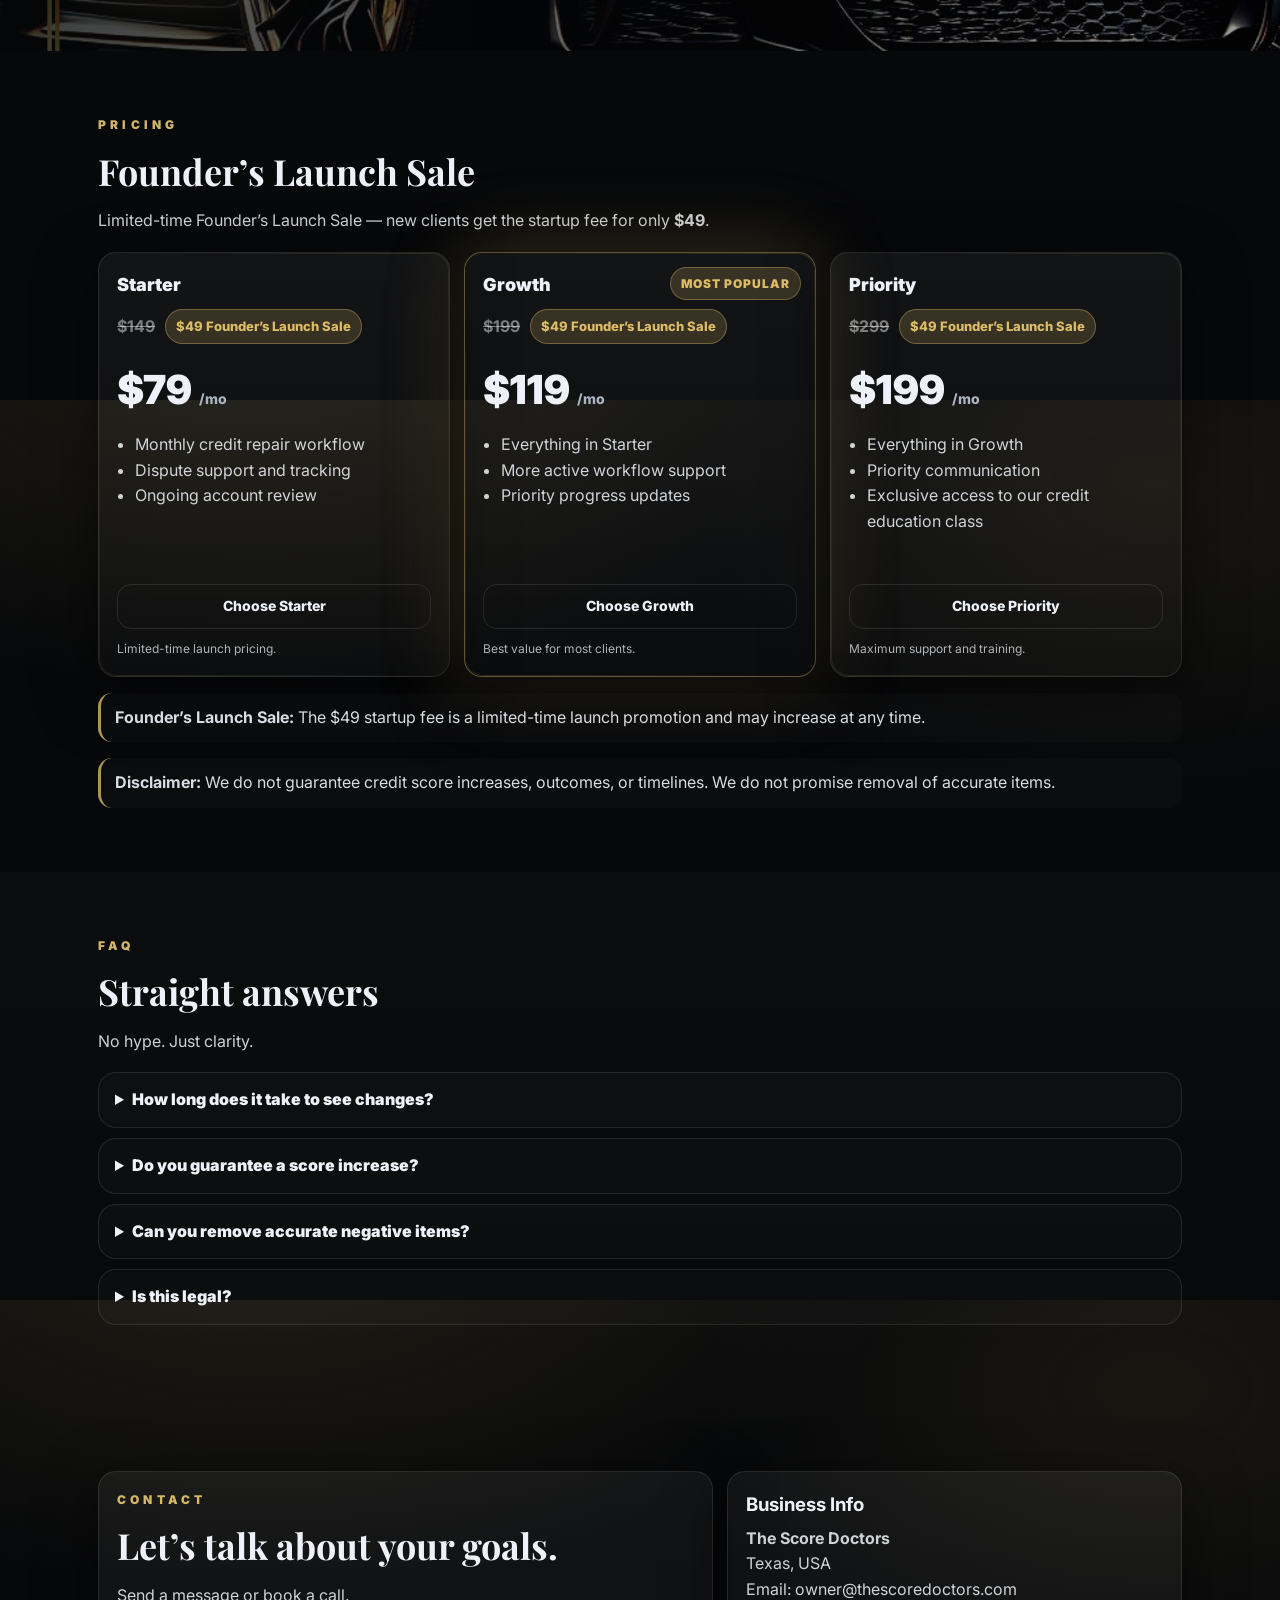
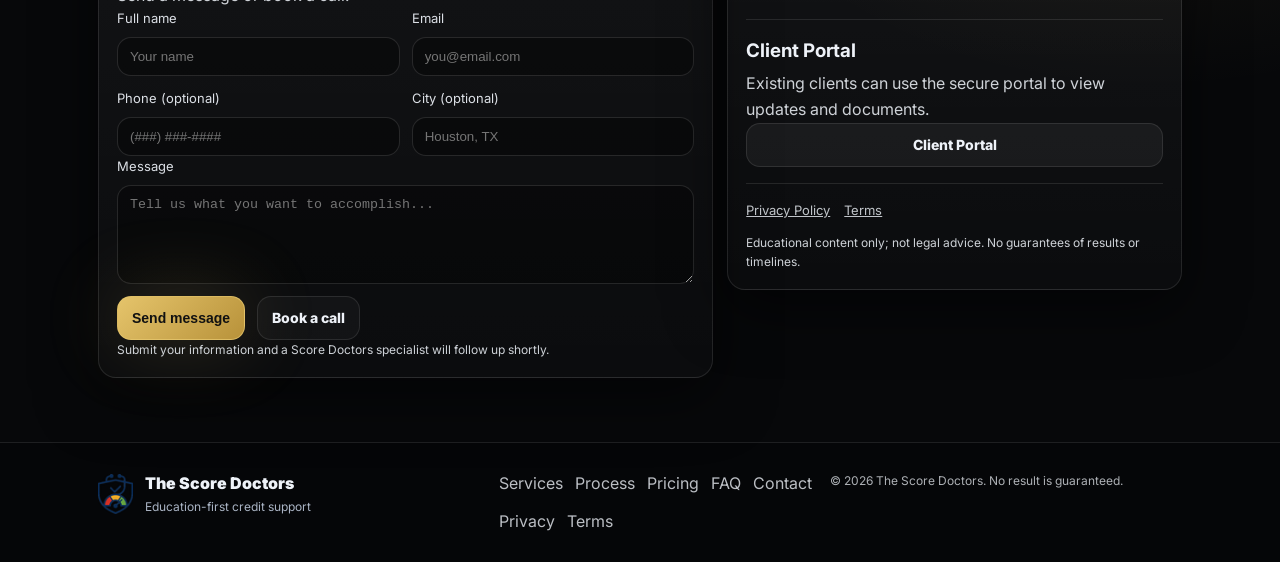
==== commit 6499da00: "Update index.html links to plans for self-service" ====
--- a/index.html
+++ b/index.html
@@ -252,7 +252,11 @@
               <li>Ongoing account review</li>
             </ul>
 
-            <a class="btn btn--ghost btn--full" href="#contact">Choose Starter</a>
+            <a href="https://thescoredoctorstx.getcredithelpnow.com/checkout-Starter" 
+   class="btn btnGhost" 
+   target="_blank">
+   Choose Starter
+</a>
 
             <div class="tinyMuted">Limited-time launch pricing.</div>
           </article>
@@ -275,7 +279,11 @@
               <li>Priority progress updates</li>
             </ul>
 
-            <a class="btn btn--gold btn--full" href="#contact">Choose Growth</a>
+           <a href="https://thescoredoctorstx.getcredithelpnow.com/checkout-Growth" 
+   class="btn btnGold" 
+   target="_blank">
+   Choose Growth
+</a>
 
             <div class="tinyMuted">Best value for most clients.</div>
           </article>
@@ -296,7 +304,11 @@
               <li>Exclusive access to our credit education class</li>
             </ul>
 
-            <a class="btn btn--gold btn--full" href="#contact">Choose Priority</a>
+            <a href="https://thescoredoctorstx.getcredithelpnow.com/checkout-Priority" 
+   class="btn btnGold" 
+   target="_blank">
+   Choose Priority
+</a>
 
             <div class="tinyMuted">Maximum support and training.</div>
           </article>
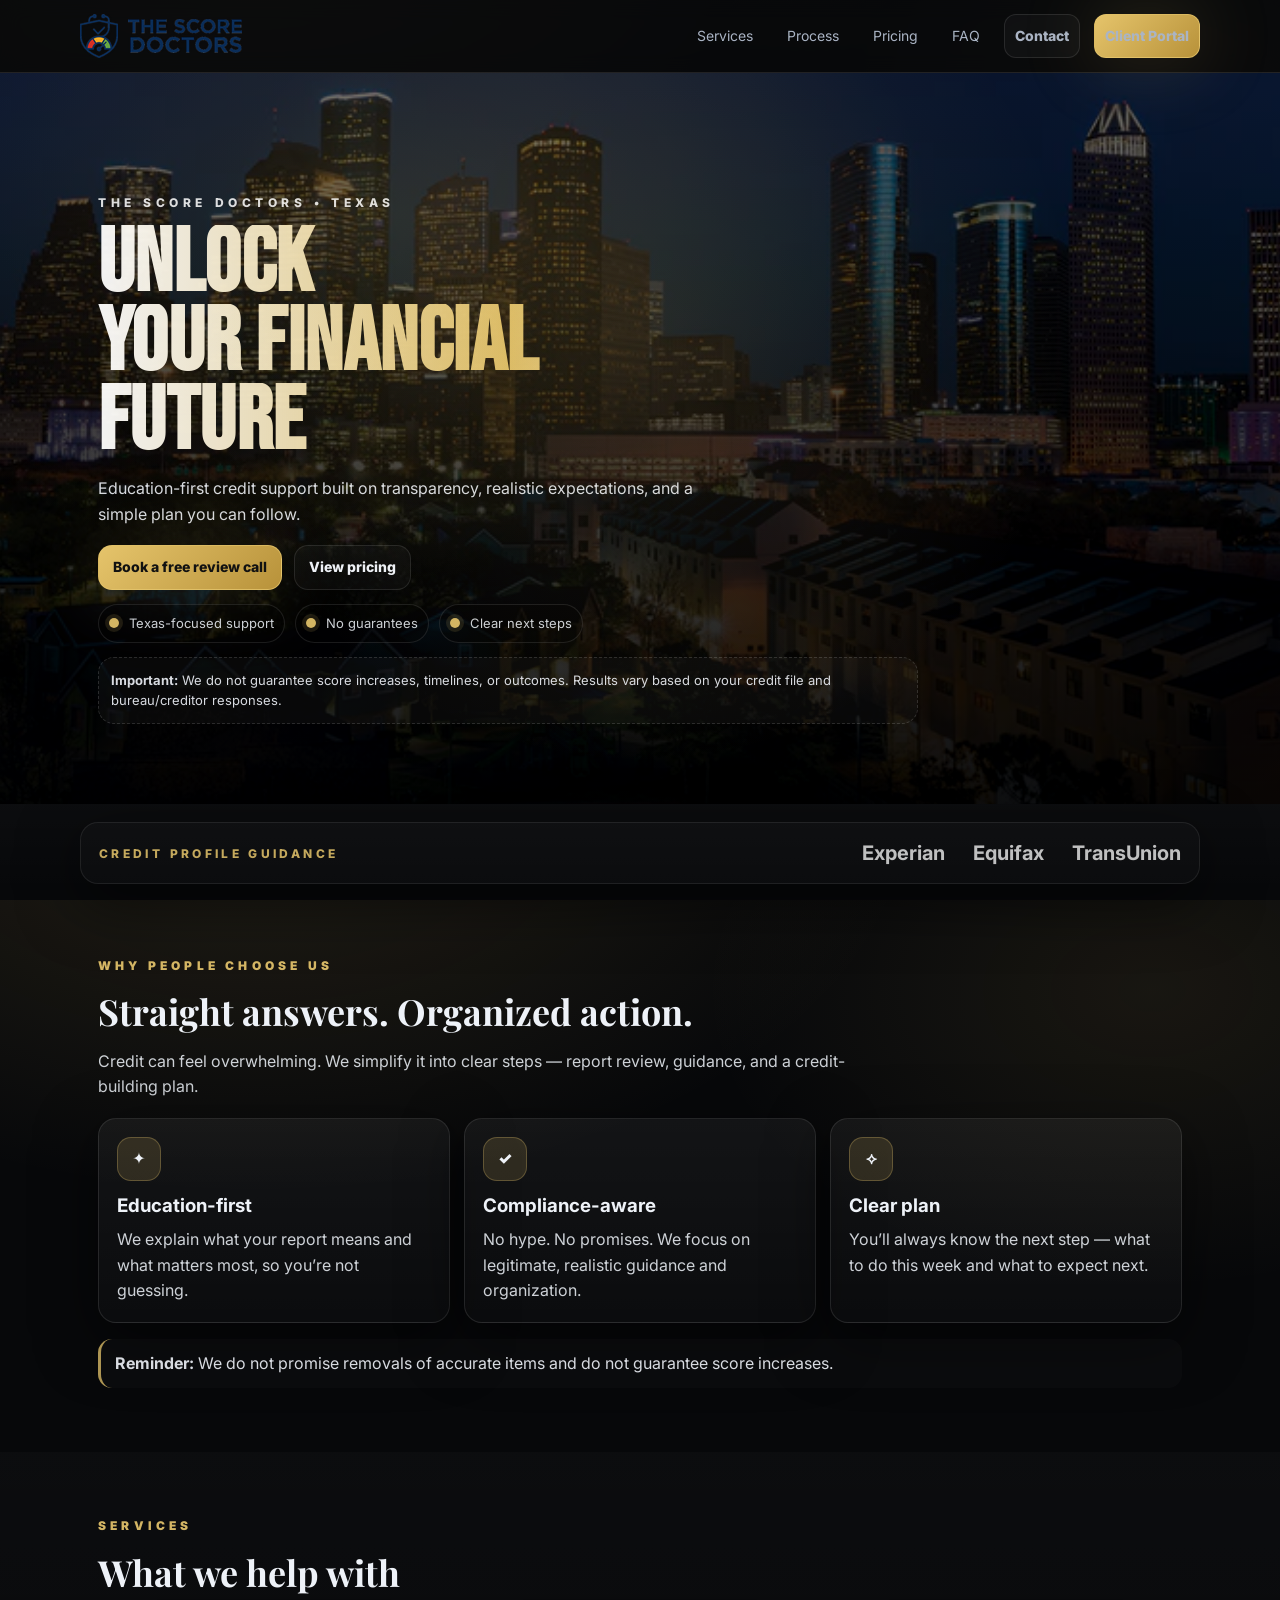
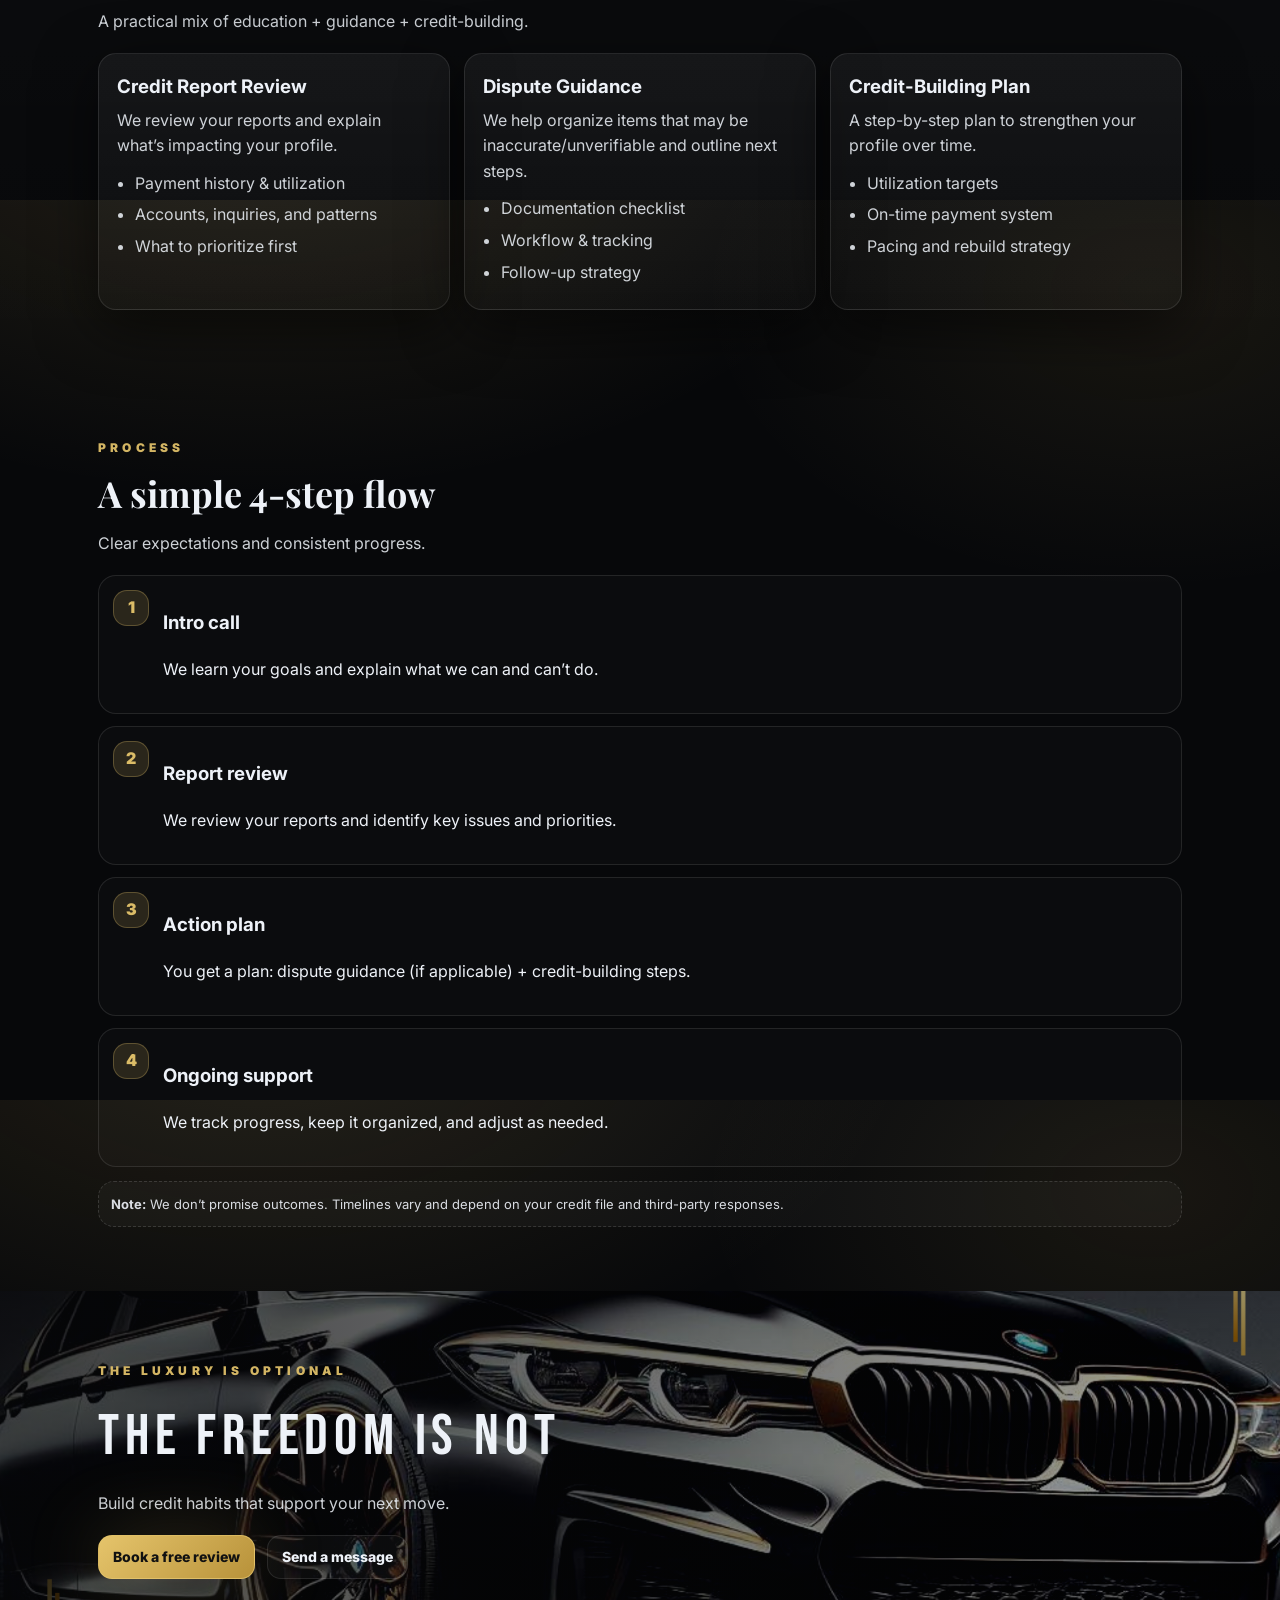
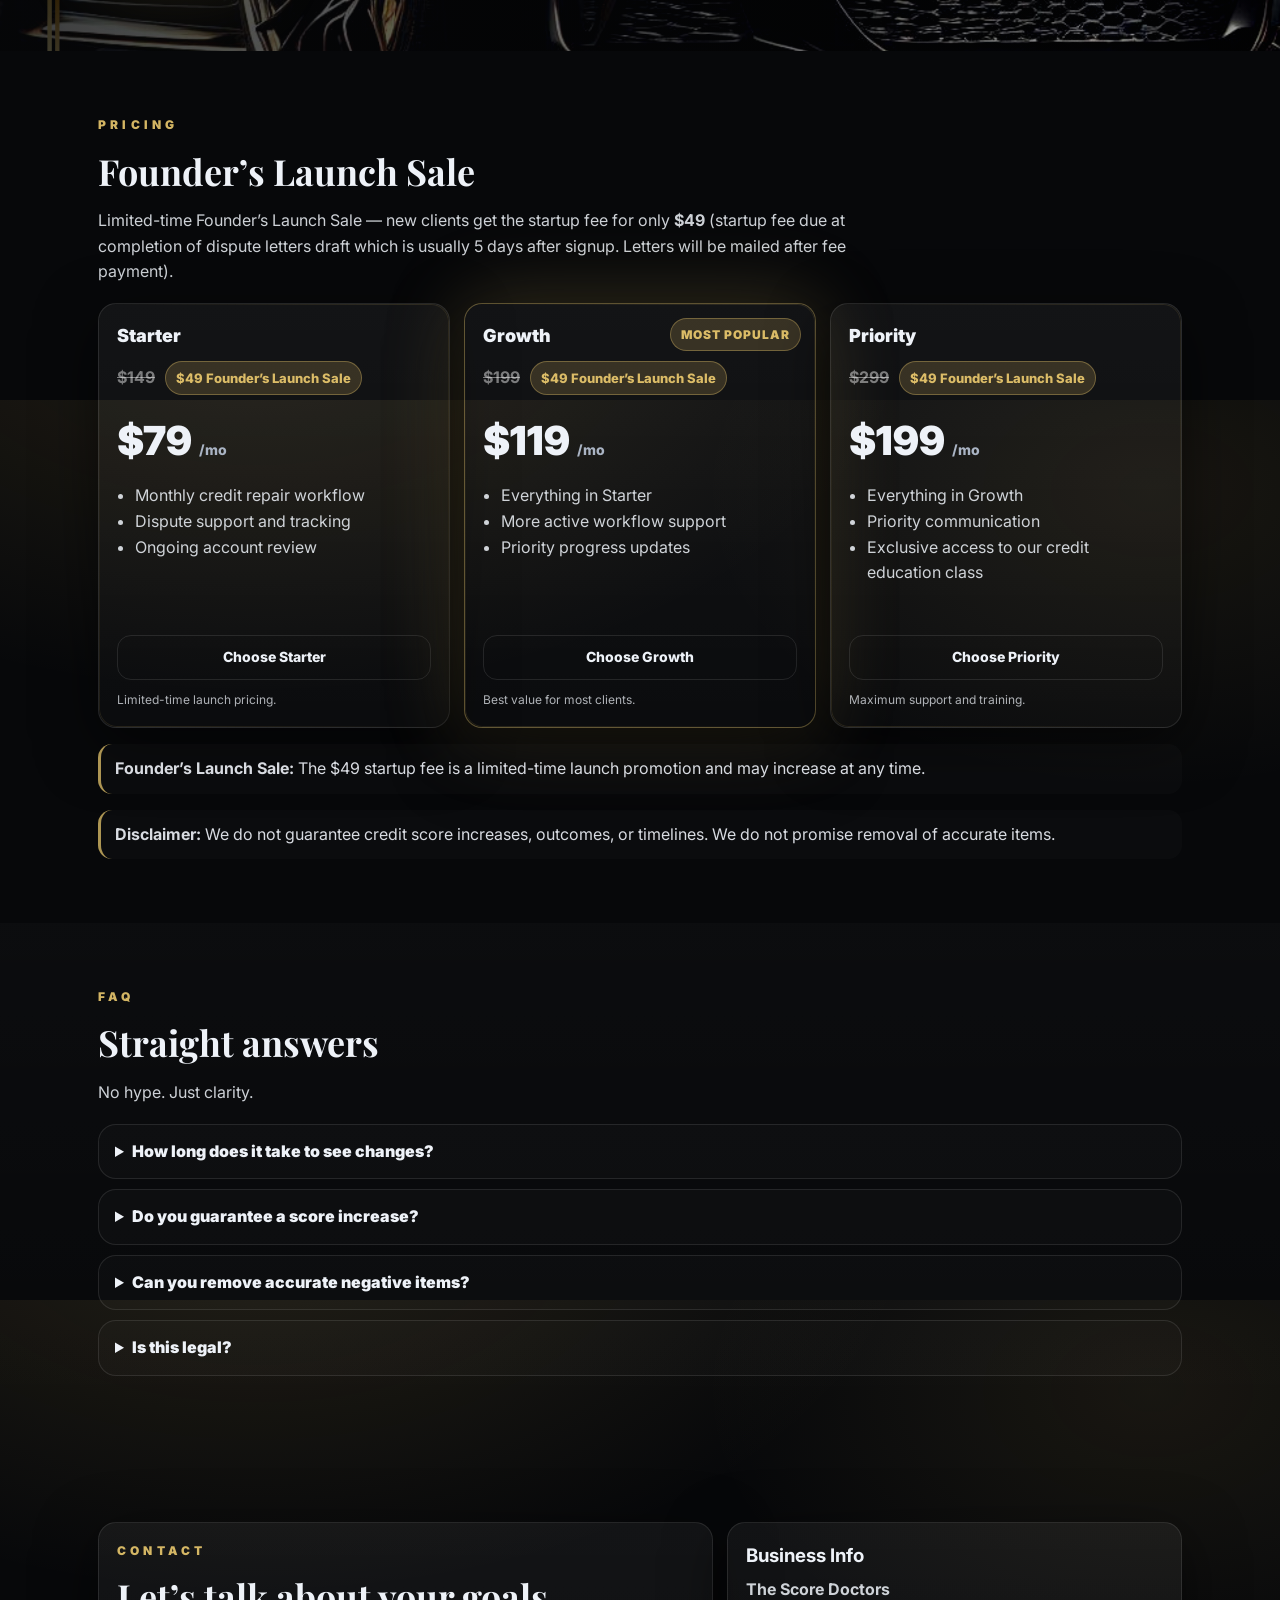
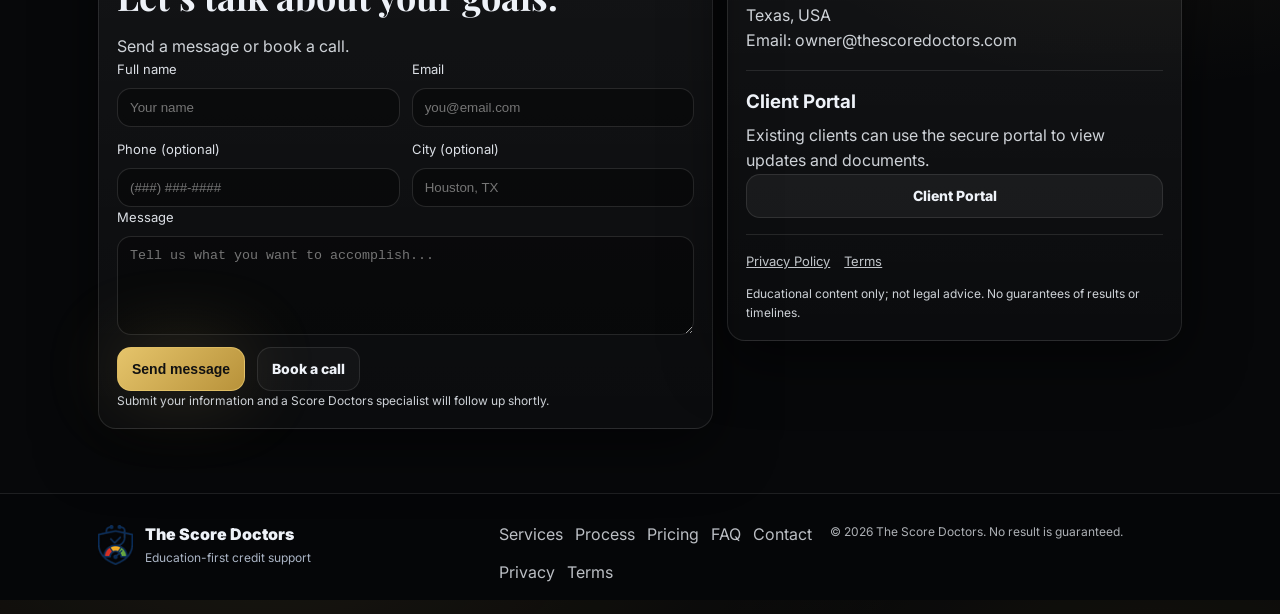
==== commit de5e50ee: "Update index.html updating when startup fee is due" ====
--- a/index.html
+++ b/index.html
@@ -231,7 +231,7 @@
           <div class="sectionKicker">PRICING</div>
           <h2 class="sectionTitle">Founder’s Launch Sale</h2>
           <p class="sectionDesc">
-            Limited-time Founder’s Launch Sale — new clients get the startup fee for only <strong>$49</strong>.
+            Limited-time Founder’s Launch Sale — new clients get the startup fee for only <strong>$49</strong> (startup fee due at completion of dispute letters draft which is usually 5 days after signup. Letters will be mailed after fee payment).
           </p>
         </div>
 
